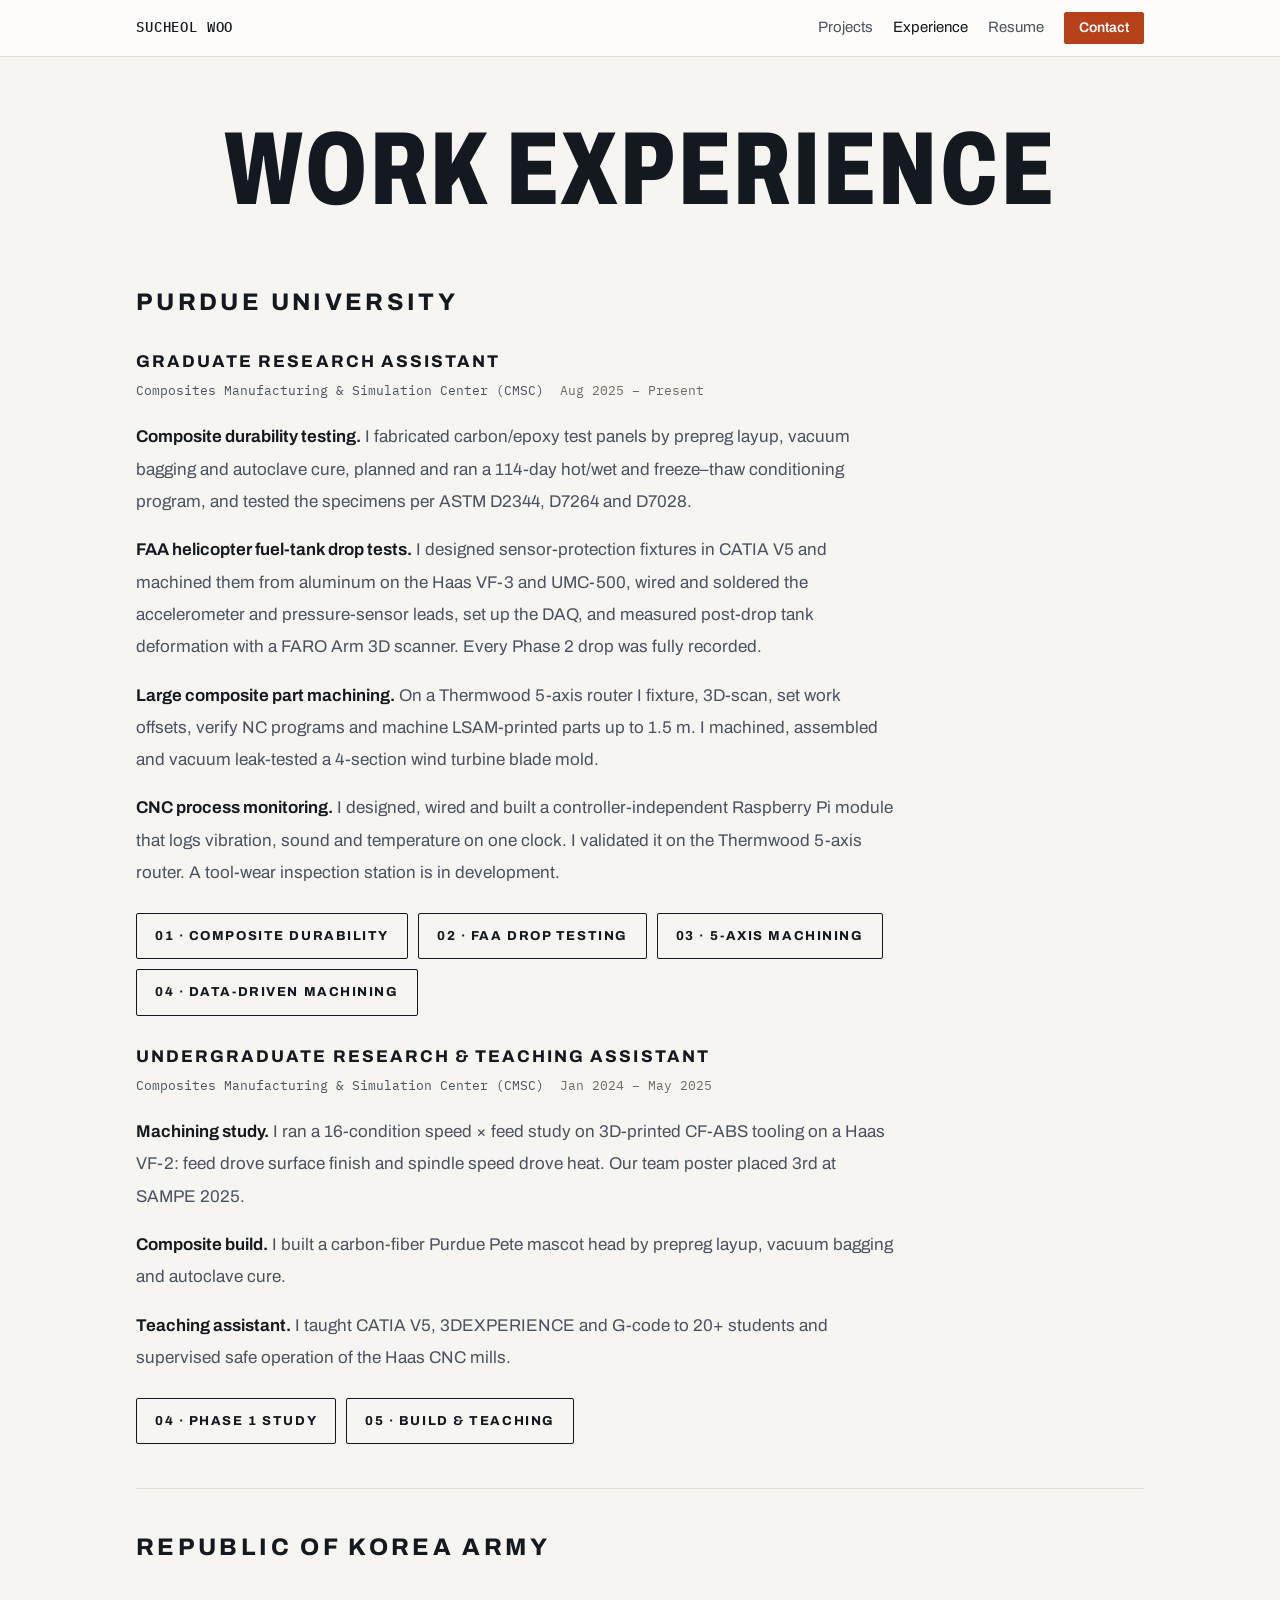
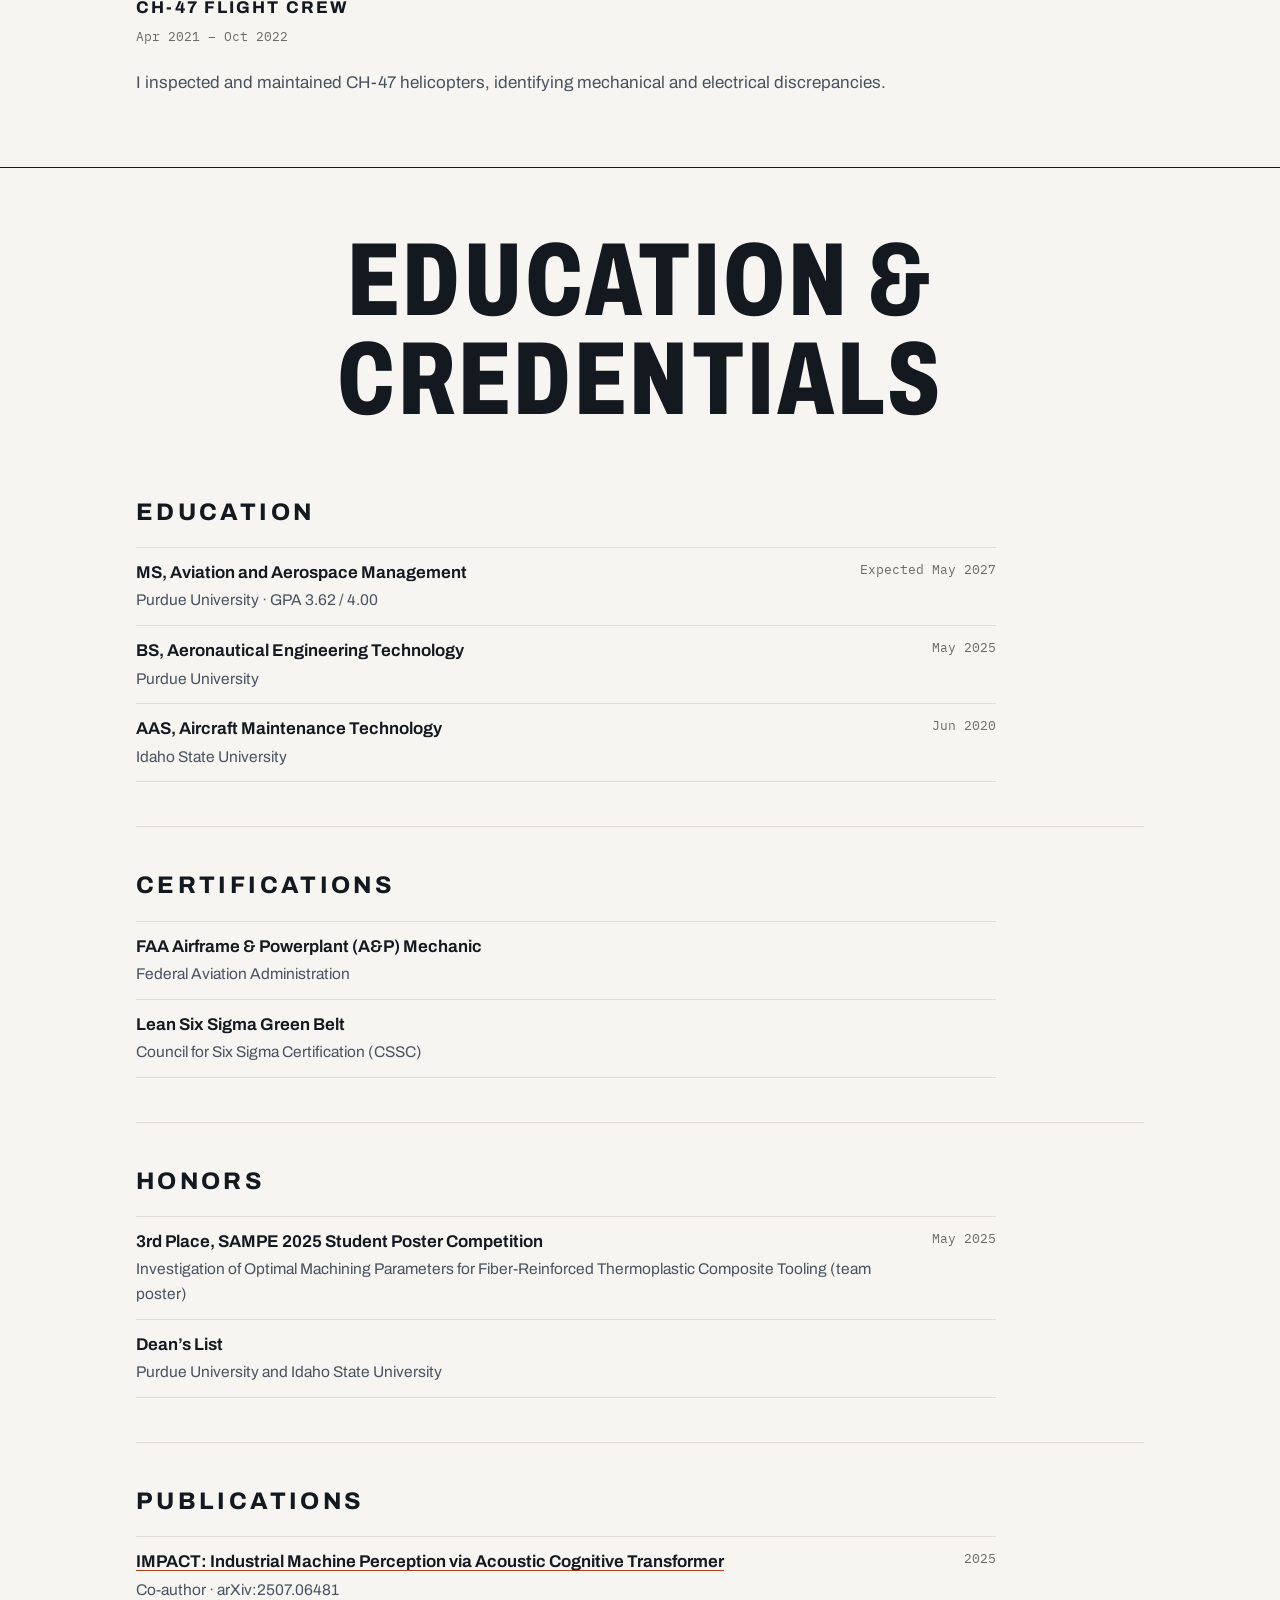
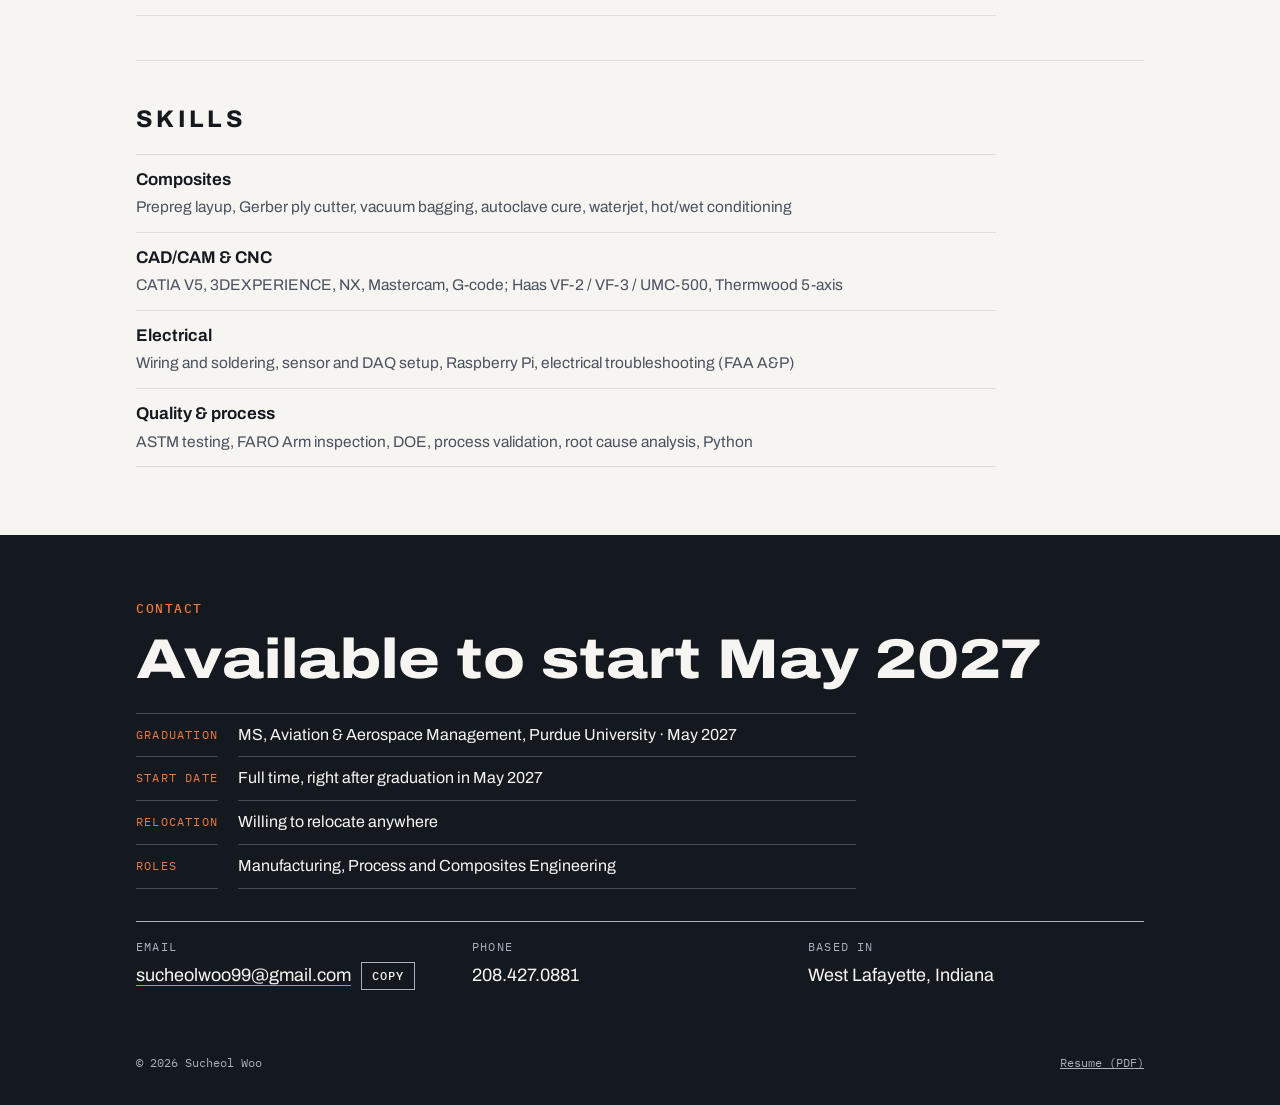
==== experience.html @ 127efbd8 "Add portfolio site Co-Authored-By: Claude Opus 5.5 <noreply@anthropic.com> Claude-Session: https://c" ====
<!doctype html>
<html lang="en">
<head>
<meta charset="utf-8">
<meta name="viewport" content="width=device-width, initial-scale=1, viewport-fit=cover">
<title>Experience · Sucheol Woo</title>
<meta name="description" content="Sucheol Woo: manufacturing and process engineering, composites, 5-axis CNC machining and test hardware. Purdue MS, graduating May 2027.">
<meta property="og:title" content="Experience · Sucheol Woo">
<meta property="og:description" content="Sucheol Woo: manufacturing and process engineering, composites, 5-axis CNC machining and test hardware. Purdue MS, graduating May 2027.">
<meta property="og:type" content="website">
<link rel="preconnect" href="https://fonts.googleapis.com">
<link rel="preconnect" href="https://fonts.gstatic.com" crossorigin>
<link rel="stylesheet" href="https://fonts.googleapis.com/css2?family=Archivo:wdth,wght@62..125,400..900&family=IBM+Plex+Mono:wght@400;500&display=swap">
<link rel="stylesheet" href="assets/site.css">
</head>
<body>
<header class="site-header">
  <div class="wrap">
    <a class="brand" href="./">Sucheol Woo</a>
    <nav aria-label="Site">
      <a class="hide-sm" href="./#projects">Projects</a>
      <a href="experience.html" aria-current="page">Experience</a>
      <a href="Sucheol_Woo_Resume.pdf" target="_blank" rel="noopener">Resume</a>
      
      <a class="btn primary" href="#contact">Contact</a>
    </nav>
  </div>
</header>

<main id="top" class="exp-page">
  <section class="exp-section" aria-labelledby="work-title">
    <div class="wrap">
      <h1 class="big-title" id="work-title">Work experience</h1>
      <article class="exp">
        <h2 class="org">Purdue University</h2>
        <figure class="logo" data-photo="images/logo-purdue"><img alt="Purdue University logo"><div class="ph" aria-hidden="true"><span class="ph-tag">Logo</span><code>images/logo-purdue.png</code></div></figure>
        <div class="role">
          <h3 class="role-title">Graduate Research Assistant</h3>
          <p class="role-meta"><span>Composites Manufacturing &amp; Simulation Center (CMSC)</span><time>Aug 2025 – Present</time></p>
          <div class="prose"><p><b>Composite durability testing.</b> I fabricated carbon/epoxy test panels by prepreg layup, vacuum bagging and autoclave cure, planned and ran a 114-day hot/wet and freeze–thaw conditioning program, and tested the specimens per ASTM D2344, D7264 and D7028.</p><p><b>FAA helicopter fuel-tank drop tests.</b> I designed sensor-protection fixtures in CATIA V5 and machined them from aluminum on the Haas VF-3 and UMC-500, wired and soldered the accelerometer and pressure-sensor leads, set up the DAQ, and measured post-drop tank deformation with a FARO Arm 3D scanner. Every Phase 2 drop was fully recorded.</p><p><b>Large composite part machining.</b> On a Thermwood 5-axis router I fixture, 3D-scan, set work offsets, verify NC programs and machine LSAM-printed parts up to 1.5 m. I machined, assembled and vacuum leak-tested a 4-section wind turbine blade mold.</p><p><b>CNC process monitoring.</b> I designed, wired and built a controller-independent Raspberry Pi module that logs vibration, sound and temperature on one clock. I validated it on the Thermwood 5-axis router. A tool-wear inspection station is in development.</p></div>
          <div class="exp-links"><a class="outline" href="./#durability">01 · Composite durability</a><a class="outline" href="./#faa">02 · FAA drop testing</a><a class="outline" href="./#machining">03 · 5-axis machining</a><a class="outline" href="./#monitoring">04 · Data-driven machining</a></div>
        </div><div class="role">
          <h3 class="role-title">Undergraduate Research &amp; Teaching Assistant</h3>
          <p class="role-meta"><span>Composites Manufacturing &amp; Simulation Center (CMSC)</span><time>Jan 2024 – May 2025</time></p>
          <div class="prose"><p><b>Machining study.</b> I ran a 16-condition speed × feed study on 3D-printed CF-ABS tooling on a Haas VF-2: feed drove surface finish and spindle speed drove heat. Our team poster placed 3rd at SAMPE 2025.</p><p><b>Composite build.</b> I built a carbon-fiber Purdue Pete mascot head by prepreg layup, vacuum bagging and autoclave cure.</p><p><b>Teaching assistant.</b> I taught CATIA V5, 3DEXPERIENCE and G-code to 20+ students and supervised safe operation of the Haas CNC mills.</p></div>
          <div class="exp-links"><a class="outline" href="./#monitoring">04 · Phase 1 study</a><a class="outline" href="./#build">05 · Build &amp; teaching</a></div>
        </div>
      </article><article class="exp">
        <h2 class="org">Republic of Korea Army</h2>
        <figure class="logo" data-photo="images/logo-army"><img alt="Republic of Korea Army emblem"><div class="ph" aria-hidden="true"><span class="ph-tag">Logo</span><code>images/logo-army.png</code></div></figure>
        <div class="role">
          <h3 class="role-title">CH-47 Flight Crew</h3>
          <p class="role-meta"><time>Apr 2021 – Oct 2022</time></p>
          <div class="prose"><p>I inspected and maintained CH-47 helicopters, identifying mechanical and electrical discrepancies.</p></div>
          
        </div>
      </article>
    </div>
  </section>
  <section class="exp-section" aria-labelledby="cred-title">
    <div class="wrap">
      <h1 class="big-title" id="cred-title">Education &amp; credentials</h1>
      <article class="exp"><h2 class="org">Education</h2><div class="creds"><div class="cred"><b>MS, Aviation and Aerospace Management</b><span>Purdue University · GPA 3.62 / 4.00</span><time>Expected May 2027</time></div><div class="cred"><b>BS, Aeronautical Engineering Technology</b><span>Purdue University</span><time>May 2025</time></div><div class="cred"><b>AAS, Aircraft Maintenance Technology</b><span>Idaho State University</span><time>Jun 2020</time></div></div></article><article class="exp"><h2 class="org">Certifications</h2><div class="creds"><div class="cred"><b>FAA Airframe &amp; Powerplant (A&amp;P) Mechanic</b><span>Federal Aviation Administration</span></div><div class="cred"><b>Lean Six Sigma Green Belt</b><span>Council for Six Sigma Certification (CSSC)</span></div></div></article><article class="exp"><h2 class="org">Honors</h2><div class="creds"><div class="cred"><b>3rd Place, SAMPE 2025 Student Poster Competition</b><span>Investigation of Optimal Machining Parameters for Fiber-Reinforced Thermoplastic Composite Tooling (team poster)</span><time>May 2025</time></div><div class="cred"><b>Dean’s List</b><span>Purdue University and Idaho State University</span></div></div></article><article class="exp"><h2 class="org">Publications</h2><div class="creds"><div class="cred"><b><a href="https://arxiv.org/abs/2507.06481" target="_blank" rel="noopener">IMPACT: Industrial Machine Perception via Acoustic Cognitive Transformer</a></b><span>Co-author · arXiv:2507.06481</span><time>2025</time></div></div></article><article class="exp"><h2 class="org">Skills</h2><div class="creds"><div class="cred"><b>Composites</b><span>Prepreg layup, Gerber ply cutter, vacuum bagging, autoclave cure, waterjet, hot/wet conditioning</span></div><div class="cred"><b>CAD/CAM &amp; CNC</b><span>CATIA V5, 3DEXPERIENCE, NX, Mastercam, G-code; Haas VF-2 / VF-3 / UMC-500, Thermwood 5-axis</span></div><div class="cred"><b>Electrical</b><span>Wiring and soldering, sensor and DAQ setup, Raspberry Pi, electrical troubleshooting (FAA A&amp;P)</span></div><div class="cred"><b>Quality &amp; process</b><span>ASTM testing, FARO Arm inspection, DOE, process validation, root cause analysis, Python</span></div></div></article>
    </div>
  </section>
</main>

<section class="contact" id="contact" aria-labelledby="contact-title">
  <div class="wrap">
    <p class="eyebrow">Contact</p>
    <h2 id="contact-title">Available to start May 2027</h2>
    <dl class="facts band-facts"><dt>Graduation</dt><dd>MS, Aviation &amp; Aerospace Management, Purdue University · May 2027</dd><dt>Start date</dt><dd>Full time, right after graduation in May 2027</dd><dt>Relocation</dt><dd>Willing to relocate anywhere</dd><dt>Roles</dt><dd>Manufacturing, Process and Composites Engineering</dd></dl>
    <dl class="c-grid">
      <div><dt>Email</dt><dd><a href="mailto:sucheolwoo99@gmail.com" id="email">sucheolwoo99@gmail.com</a><button class="copy" type="button" data-copy="sucheolwoo99@gmail.com" data-copy-target="email">Copy</button></dd></div>
      <div><dt>Phone</dt><dd>208.427.0881</dd></div>
      <div class="todo"><dt>LinkedIn</dt><dd>[add LinkedIn URL]</dd></div>
      <div><dt>Based in</dt><dd>West Lafayette, Indiana</dd></div>
    </dl>
    <div class="foot">
      <span>© 2026 Sucheol Woo</span>
      <a href="Sucheol_Woo_Resume.pdf" target="_blank" rel="noopener">Resume (PDF)</a>
    </div>
  </div>
</section>
<p class="draft-note" role="note">Draft view: empty photo slots and notes are shown. Visitors don’t see them.</p>
<script src="assets/site.js"></script>
</body>
</html>
---- assets/site.css ----
/* Layout: one long page in the style of a classic engineering portfolio. About, an index of projects,
   then one section per project: numbered photo carousel with captions, Objective and Result.
   Colors and project numbers match the PowerPoint portfolio (graphite, warm white, shop orange). */
:root {
  --bg: #F6F5F1;
  --surface: #FDFCFA;
  --ink: #14181F;
  --muted: #4A5260;
  --faint: #6B6A64;
  --line: #E1DED6;
  --hatch: #D3CEC4;
  --accent: #B5421A;
  --accent-ink: #FDFCFA;
  --pill: #F4D9CB;
  --frame: #14181F;
  --frame-fg: #A9B1BD;
  --band-bg: #14181F;
  --band-fg: #F6F5F1;
  --band-muted: #A9B1BD;
  --band-accent: #F07A3E;
  --todo-bg: #FBEBDD;
  --figure-bg: #FFFFFF;
  --heat-lo: #FBEEE4;
  --heat-hi: #8E2E0C;
  --heat-ink-lo: #14181F;
  --heat-ink-hi: #FDFCFA;
  --display: "Archivo", "Arial Narrow", Arial, sans-serif;
  --body: "Archivo", Arial, sans-serif;
  --mono: "IBM Plex Mono", ui-monospace, Menlo, Consolas, monospace;
  --header-h: 56px;
  color-scheme: light;
  padding-top: env(safe-area-inset-top, 0px);
  padding-bottom: env(safe-area-inset-bottom, 0px);
}
@media (prefers-color-scheme: dark) {
  :root:not([data-theme="light"]) {
    --bg: #111418; --surface: #181C22; --ink: #ECEAE4; --muted: #A9B1BD; --faint: #8C929B; --line: #2A3038; --hatch: #2E343C;
    --accent: #F07A3E; --accent-ink: #111418; --pill: #3A2418; --frame: #0B0D10; --frame-fg: #A9B1BD;
    --band-bg: #1A1F26; --band-fg: #ECEAE4; --band-muted: #A9B1BD; --band-accent: #F07A3E; --todo-bg: #2A1D14; --heat-lo: #1E2329; --heat-hi: #F59A63; --heat-ink-lo: #ECEAE4; --heat-ink-hi: #111418;
    color-scheme: dark;
  }
}
:root[data-theme="dark"] {
  --bg: #111418; --surface: #181C22; --ink: #ECEAE4; --muted: #A9B1BD; --faint: #8C929B; --line: #2A3038; --hatch: #2E343C;
  --accent: #F07A3E; --accent-ink: #111418; --pill: #3A2418; --frame: #0B0D10; --frame-fg: #A9B1BD;
  --band-bg: #1A1F26; --band-fg: #ECEAE4; --band-muted: #A9B1BD; --band-accent: #F07A3E; --todo-bg: #2A1D14; --heat-lo: #1E2329; --heat-hi: #F59A63; --heat-ink-lo: #ECEAE4; --heat-ink-hi: #111418;
  color-scheme: dark;
}

* { box-sizing: border-box; }
html { scroll-behavior: smooth; }
body {
  margin: 0; background: var(--bg); color: var(--ink);
  font-family: var(--body); font-size: 17px; line-height: 1.55; -webkit-font-smoothing: antialiased;
}
body::before { content: ""; position: fixed; inset: 0 0 auto; height: env(safe-area-inset-top, 0px); z-index: 30; background: var(--surface); }
img { max-width: 100%; }
[hidden] { display: none !important; }
a { color: inherit; }
:focus-visible { outline: 2px solid var(--accent); outline-offset: 3px; }
[id] { scroll-margin-top: calc(var(--header-h) + 20px); }
h1, h2, h3 { font-family: var(--display); margin: 0; text-wrap: balance; }

.wrap {
  max-width: 1040px; margin-inline: auto;
  padding-left: max(16px, env(safe-area-inset-left, 0px));
  padding-right: max(16px, env(safe-area-inset-right, 0px));
}
.eyebrow {
  margin: 0; font-family: var(--mono); font-size: 13px; font-weight: 500;
  letter-spacing: .12em; text-transform: uppercase; color: var(--accent);
}
.btn {
  display: inline-flex; align-items: center; gap: 8px; padding: 10px 18px;
  border: 1.5px solid var(--ink); border-radius: 2px; background: transparent; color: var(--ink);
  font: 600 15px/1.2 var(--body); text-decoration: none; cursor: pointer;
}
.btn:hover { background: var(--surface); }
.btn.primary { background: var(--accent); border-color: var(--accent); color: var(--accent-ink); }
.btn.primary:hover { filter: brightness(1.08); }

/* Header */
.site-header { position: sticky; top: env(safe-area-inset-top, 0px); z-index: 20; background: var(--surface); border-bottom: 1px solid var(--line); }
.site-header .wrap { height: var(--header-h); display: flex; align-items: center; justify-content: space-between; gap: 16px; }
.brand { font-family: var(--mono); font-size: 14px; font-weight: 500; letter-spacing: .06em; text-transform: uppercase; text-decoration: none; white-space: nowrap; }
.site-header nav { display: flex; align-items: center; gap: 20px; }
.site-header nav a { color: var(--muted); text-decoration: none; font-size: 15px; white-space: nowrap; }
.site-header nav a:hover, .site-header nav a[aria-current="page"] { color: var(--ink); }
.site-header nav .btn { color: var(--accent-ink); padding: 7px 14px; font-size: 14px; }
@media (max-width: 600px) { .site-header nav .hide-sm { display: none; } .site-header nav { gap: 14px; } }

/* About */
.about .wrap { padding-block: 56px 48px; display: grid; grid-template-columns: 200px minmax(0, 1fr); gap: 40px; align-items: start; }
.about.no-photo .wrap { grid-template-columns: minmax(0, 1fr); }
.profile { margin: 0; position: relative; aspect-ratio: 4 / 5; width: 200px; max-width: 100%; border: 1px solid var(--line); background: var(--frame); overflow: hidden; }
.profile img { width: 100%; height: 100%; object-fit: cover; display: block; }
.about h1 { font-stretch: 120%; font-weight: 800; letter-spacing: -.02em; font-size: clamp(40px, 6vw, 68px); line-height: 1; margin-block: 12px 18px; }
.lede { margin: 0; font-size: 19px; color: var(--muted); max-width: 60ch; }
.facts { margin: 24px 0 0; display: grid; grid-template-columns: auto minmax(0, 1fr); column-gap: 20px; border-top: 1px solid var(--line); max-width: 720px; }
.facts dt, .facts dd { margin: 0; padding-block: 9px; border-bottom: 1px solid var(--line); }
.facts dt { font-family: var(--mono); font-size: 12px; letter-spacing: .1em; text-transform: uppercase; color: var(--faint); padding-top: 12px; }
.facts dd { font-size: 16px; }
.cta { display: flex; flex-wrap: wrap; gap: 12px; margin-top: 24px; }
@media (max-width: 720px) {
  .about .wrap { grid-template-columns: 1fr; gap: 24px; padding-block: 32px 40px; }
  .profile { width: 160px; }
}

/* Project index */
.index { border-top: 1.5px solid var(--ink); }
.index .wrap { padding-block: 48px 24px; }
.index h2 { font-stretch: 115%; font-weight: 800; font-size: clamp(28px, 3.6vw, 40px); line-height: 1.05; margin-top: 10px; }
.p-index { list-style: none; margin: 24px 0 0; padding: 0; border-top: 1px solid var(--line); }
.p-index a { display: grid; grid-template-columns: 44px minmax(0, 1fr) auto; gap: 16px; align-items: baseline; padding: 14px 0; border-bottom: 1px solid var(--line); text-decoration: none; }
.p-index a:hover .t { color: var(--accent); }
.p-index .n { font-family: var(--mono); font-size: 14px; color: var(--accent); font-variant-numeric: tabular-nums; }
.p-index .t { font-size: 18px; font-weight: 600; }
.p-index .t span { font-weight: 400; color: var(--muted); }
.p-index .w { font-family: var(--mono); font-size: 13px; color: var(--faint); white-space: nowrap; font-variant-numeric: tabular-nums; }

/* Project section */
.project { border-top: 1px solid var(--line); }
.project .wrap { padding-block: 56px 48px; display: flex; flex-direction: column; gap: 20px; }
.p-head { display: flex; flex-direction: column; gap: 10px; }
.p-head h2 { font-stretch: 115%; font-weight: 800; letter-spacing: -.01em; font-size: clamp(28px, 3.6vw, 40px); line-height: 1.05; }
.p-meta { display: flex; flex-wrap: wrap; align-items: center; gap: 6px 16px; margin: 0; font-family: var(--mono); font-size: 13px; color: var(--faint); font-variant-numeric: tabular-nums; }
.p-meta .when { color: var(--ink); font-weight: 500; }
.chip { display: inline-flex; align-items: center; padding: 2px 10px; border-radius: 999px; background: var(--pill); color: var(--ink); font-family: var(--body); font-size: 13px; font-weight: 600; }

/* Carousel */
.carousel { display: flex; flex-direction: column; gap: 12px; }
.track {
  display: flex; overflow-x: auto; scroll-snap-type: x mandatory; scroll-behavior: smooth;
  scrollbar-width: none; overscroll-behavior-x: contain; border: 1px solid var(--line); background: var(--surface);
}
.track::-webkit-scrollbar { display: none; }
.slide { flex: 0 0 100%; min-width: 0; scroll-snap-align: start; margin: 0; display: flex; flex-direction: column; }
.frame { position: relative; aspect-ratio: 16 / 10; max-height: min(560px, 64vh); max-width: 100%; background: var(--frame); overflow: hidden; }
.frame img { position: absolute; inset: 0; width: 100%; height: 100%; object-fit: contain; display: block; }
.frame a { position: absolute; inset: 0; cursor: zoom-in; }
.slide figcaption { padding: 16px 20px 20px; display: grid; grid-template-columns: auto minmax(0, 1fr); gap: 4px 14px; }
.slide .num { font-family: var(--mono); font-size: 13px; color: var(--accent); padding-top: 3px; font-variant-numeric: tabular-nums; }
.slide figcaption b { font-size: 17px; }
.slide figcaption p { grid-column: 2; margin: 0; color: var(--muted); font-size: 16px; max-width: 68ch; }
.controls { display: flex; align-items: center; gap: 12px; }
.controls button.arrow {
  width: 40px; height: 40px; display: inline-flex; align-items: center; justify-content: center;
  border: 1.5px solid var(--ink); border-radius: 2px; background: var(--surface); color: var(--ink); cursor: pointer; font-size: 18px; line-height: 1;
}
.controls button.arrow:disabled { opacity: .35; cursor: default; }
.count { font-family: var(--mono); font-size: 13px; color: var(--faint); min-width: 52px; text-align: center; font-variant-numeric: tabular-nums; }
.dots { display: flex; gap: 6px; flex-wrap: wrap; margin-left: 4px; }
.dots button { width: 10px; height: 10px; padding: 0; border-radius: 50%; border: 1.5px solid var(--faint); background: transparent; cursor: pointer; }
.dots button[aria-current="true"] { background: var(--accent); border-color: var(--accent); }
.carousel.single .controls { display: none; }
@media (max-width: 600px) {
  .frame { aspect-ratio: 4 / 3; }
  .slide figcaption { padding: 14px 16px 16px; }
}

/* Photo slot shown only in draft view */
.ph {
  position: absolute; inset: 0; display: none; flex-direction: column; align-items: center; justify-content: center; gap: 6px; padding: 20px; text-align: center;
  background-color: var(--surface);
  background-image: repeating-linear-gradient(135deg, var(--hatch) 0 1px, transparent 1px 12px);
}
.slide.missing .ph, .profile.missing .ph { display: flex; }
.ph-tag { font-family: var(--mono); font-size: 11px; letter-spacing: .14em; text-transform: uppercase; color: var(--faint); background: var(--surface); padding: 2px 8px; }
.ph-what { font-size: 18px; font-weight: 600; color: var(--ink); background: var(--surface); padding: 2px 10px; max-width: 90%; }
.ph code { font-family: var(--mono); font-size: 13px; color: var(--accent); background: var(--surface); padding: 2px 8px; }
.profile .ph-what { font-size: 14px; }

/* Objective / Result */
.or { margin: 0; display: grid; grid-template-columns: minmax(0, 1fr) minmax(0, 1fr); gap: 16px 40px; }
.or > div { display: flex; flex-direction: column; gap: 4px; min-width: 0; }
.or dt { font-weight: 700; font-size: 17px; }
.or dd { margin: 0; color: var(--muted); }
@media (max-width: 720px) { .or { grid-template-columns: 1fr; } }
.tags { display: flex; flex-wrap: wrap; gap: 6px; list-style: none; margin: 0; padding: 0; }
.tags li { font-family: var(--mono); font-size: 12.5px; padding: 3px 9px; border: 1px solid var(--line); background: var(--surface); color: var(--muted); }
.note { margin: 0; font-size: 15.5px; color: var(--muted); }
.note a { color: var(--accent); }

/* Key numbers under a project title */
.stats { margin: 0; display: grid; grid-template-columns: repeat(auto-fit, minmax(170px, 1fr)); border-top: 1px solid var(--line); border-bottom: 1px solid var(--line); }
.stats > div { display: flex; flex-direction: column; justify-content: flex-start; gap: 2px; padding: 14px 16px 14px 0; min-width: 0; }
.stats dd { order: -1; }
.stats dd { margin: 0; font-family: var(--display); font-stretch: 110%; font-weight: 800; font-size: 28px; line-height: 1.1; color: var(--accent); font-variant-numeric: tabular-nums; white-space: nowrap; }
.stats dt { font-size: 14px; color: var(--muted); line-height: 1.35; }

/* Charts and figures sit on white in both themes, like printed figures */
.slide.fig .frame { background: var(--figure-bg); }
.or .wide { grid-column: 1 / -1; }

/* Phase 1 result tables: one hue, lighter = lower, values printed in every cell */
.results, .specs { display: flex; flex-direction: column; gap: 6px; }
.results-title { font-size: 17px; font-weight: 700; }
.results-sub { margin: 0; font-size: 14px; color: var(--faint); }
.heat-grid { display: grid; grid-template-columns: repeat(auto-fit, minmax(300px, 1fr)); gap: 24px 40px; margin-top: 8px; }
.heat { margin: 0; min-width: 0; overflow-x: auto; }
.heat table { border-collapse: separate; border-spacing: 2px; width: 100%; font-variant-numeric: tabular-nums; }
.heat caption { text-align: left; padding-bottom: 6px; font-size: 15px; }
.heat caption span { color: var(--faint); }
.heat th { font-family: var(--mono); font-size: 12px; font-weight: 500; color: var(--faint); padding: 4px 6px; text-align: center; }
.heat th[scope="row"] { text-align: right; }
.heat .corner { text-align: right; font-size: 11px; }
.heat td {
  text-align: center; padding: 9px 4px; font-size: 14px; border-radius: 2px;
  background: color-mix(in oklab, var(--heat-hi) calc(var(--t) * 100%), var(--heat-lo));
  color: var(--heat-ink-lo);
}
.heat td.hi { color: var(--heat-ink-hi); }
.heat-key { display: flex; align-items: center; gap: 8px; margin-top: 8px; font-size: 13px; color: var(--faint); }
.heat-key .swatch { width: 72px; height: 10px; border-radius: 2px; background: linear-gradient(90deg, var(--heat-lo), var(--heat-hi)); flex: none; }
.specs .facts { margin-top: 4px; }

/* Draft-only notes (hidden on the public site) */
html:not(.draft) .todo { display: none !important; }
.draft p.todo, .draft li.todo { margin: 0; font-family: var(--mono); font-size: 13px; color: var(--ink); background: var(--todo-bg); border: 1px dashed var(--accent); padding: 8px 12px; }
.draft-note {
  display: none; position: fixed; z-index: 40; left: 0; right: 0; bottom: 0;
  padding: 10px max(16px, env(safe-area-inset-right, 0px)) calc(10px + env(safe-area-inset-bottom, 0px)) max(16px, env(safe-area-inset-left, 0px));
  background: var(--accent); color: var(--accent-ink); font-family: var(--mono); font-size: 13px; text-align: center;
}
.draft .draft-note { display: block; }

/* Experience page: big condensed title, then per organization an uppercase name, the logo,
   each role as an uppercase title with unit and dates, airy paragraphs, outlined links to projects. */
.exp-section .wrap { padding-block: 64px 24px; }
.exp-section + .exp-section { border-top: 1.5px solid var(--ink); }
.big-title {
  font-stretch: 70%; font-weight: 800; text-transform: uppercase; letter-spacing: .03em;
  font-size: clamp(48px, 9vw, 104px); line-height: .95; text-align: center; margin-bottom: 24px;
}
.exp { padding-block: 40px 44px; border-bottom: 1px solid var(--line); display: flex; flex-direction: column; }
.exp:last-child { border-bottom: 0; }
.org { font-family: var(--display); font-stretch: 100%; font-weight: 750; font-size: 24px; letter-spacing: .14em; text-transform: uppercase; }
.logo { margin: 22px 0 4px; position: relative; height: 64px; width: 260px; max-width: 100%; }
.logo img { height: 100%; width: 100%; object-fit: contain; object-position: left center; display: block; }
.logo .ph { justify-content: center; align-items: flex-start; padding: 8px 12px; gap: 2px; }
.logo.missing .ph { display: flex; }
.role { margin-top: 28px; display: flex; flex-direction: column; gap: 6px; }
.role-title { font-family: var(--display); font-weight: 750; font-size: 17px; letter-spacing: .12em; text-transform: uppercase; }
.role-meta { margin: 0; display: flex; flex-wrap: wrap; gap: 4px 16px; font-family: var(--mono); font-size: 13px; color: var(--faint); font-variant-numeric: tabular-nums; }
.role-meta span { color: var(--muted); }
.prose { margin-top: 14px; display: flex; flex-direction: column; gap: 16px; max-width: 76ch; }
.prose p { margin: 0; font-size: 17px; line-height: 1.9; color: var(--muted); }
.prose b { color: var(--ink); font-weight: 650; }
.exp-links { display: flex; flex-wrap: wrap; gap: 10px; margin-top: 18px; }
.outline {
  display: inline-flex; align-items: center; padding: 12px 18px; border: 1.5px solid var(--ink); border-radius: 2px;
  font-family: var(--display); font-weight: 750; font-size: 13px; letter-spacing: .12em; text-transform: uppercase;
  text-decoration: none; color: var(--ink); background: transparent;
}
.outline:hover { background: var(--ink); color: var(--bg); }
.creds { margin-top: 16px; border-top: 1px solid var(--line); max-width: 860px; }
.cred { display: grid; grid-template-columns: minmax(0, 1fr) auto; gap: 2px 16px; padding-block: 12px; border-bottom: 1px solid var(--line); }
.cred b { font-weight: 650; }
.cred b a { color: var(--ink); text-decoration-color: var(--accent); text-underline-offset: 3px; }
.cred span { grid-column: 1; color: var(--muted); font-size: 15.5px; line-height: 1.6; }
.cred time { grid-row: 1; grid-column: 2; font-family: var(--mono); font-size: 13px; color: var(--faint); white-space: nowrap; font-variant-numeric: tabular-nums; }
@media (max-width: 600px) {
  .exp-section .wrap { padding-block: 40px 16px; }
  .org { font-size: 20px; }
  .prose p { line-height: 1.8; }
  .cred { grid-template-columns: 1fr; }
  .cred time { grid-row: auto; grid-column: 1; }
}

/* Contact band */
.contact { background: var(--band-bg); color: var(--band-fg); }
.contact .wrap { padding-block: 64px 32px; }
.contact .eyebrow { color: var(--band-accent); }
.contact h2 { font-stretch: 120%; font-weight: 800; font-size: clamp(32px, 4.8vw, 56px); line-height: 1.02; margin-top: 12px; }
.contact .lede { color: var(--band-muted); margin-top: 14px; }
.c-grid { margin: 32px 0 0; display: grid; grid-template-columns: repeat(auto-fit, minmax(220px, 1fr)); border-top: 1px solid var(--band-muted); }
.c-grid > div { padding: 16px 20px 16px 0; display: flex; flex-direction: column; gap: 6px; min-width: 0; }
.c-grid dt { font-family: var(--mono); font-size: 12px; letter-spacing: .1em; text-transform: uppercase; color: var(--band-muted); }
.c-grid dd { margin: 0; font-size: 18px; overflow-wrap: anywhere; display: flex; flex-wrap: wrap; align-items: center; gap: 10px; }
.c-grid a { color: var(--band-fg); text-decoration-color: var(--band-accent); text-underline-offset: 4px; }
.draft .contact .todo dd { color: var(--band-accent); }
.copy { font: 500 12px/1 var(--mono); letter-spacing: .08em; text-transform: uppercase; padding: 7px 10px; border: 1px solid var(--band-muted); background: transparent; color: var(--band-fg); cursor: pointer; }
.copy:hover { border-color: var(--band-accent); color: var(--band-accent); }
.foot { margin-top: 48px; display: flex; flex-wrap: wrap; justify-content: space-between; gap: 12px; font-family: var(--mono); font-size: 12px; color: var(--band-muted); }
.foot a { color: var(--band-muted); }
.draft .foot { padding-bottom: 40px; }

@media (prefers-reduced-motion: reduce) {
  html, .track { scroll-behavior: auto; }
}

/* ===== v3: deck-style project sections ===== */
.tagline { margin: -6px 0 14px; font-size: 19px; font-weight: 600; color: var(--ink); }
.p-head .eyebrow { display: flex; flex-wrap: wrap; align-items: center; gap: 6px 12px; }
.p-head .eyebrow .chip { letter-spacing: 0; text-transform: none; font-family: var(--body); }
.p-proj { margin: 2px 0 0; font-size: 15.5px; color: var(--muted); }
.p-proj b { color: var(--ink); font-weight: 650; }
.goal { margin: 0; font-size: 18px; color: var(--muted); max-width: 70ch; }
.slide.small .frame img { object-fit: scale-down; }
.or dd { max-width: 70ch; }

/* chapters = the detail slides */
.chapter { display: flex; flex-direction: column; gap: 12px; padding-top: 28px; border-top: 1px solid var(--line); }
.ch-title { font-size: 22px; font-weight: 800; font-stretch: 110%; letter-spacing: -.005em; display: flex; flex-wrap: wrap; align-items: center; gap: 8px 12px; }
.ch-sub { margin: 0; color: var(--muted); font-size: 16px; max-width: 76ch; }
.row-label { margin: 0 0 8px; font-family: var(--mono); font-size: 12px; letter-spacing: .1em; text-transform: uppercase; color: var(--faint); }
.prow { margin-top: 4px; }
.cells { display: flex; gap: 10px; align-items: flex-start; }
.cell { margin: 0; flex: var(--ar, 1) 1 0; min-width: 0; display: flex; flex-direction: column; gap: 6px; }
.cell img { display: block; width: 100%; height: auto; border: 1px solid var(--line); background: var(--frame); }
.cell.on-white img { background: var(--figure-bg); }
.cell figcaption { font-size: 14px; color: var(--muted); line-height: 1.4; }
a.zoom { display: block; cursor: zoom-in; }
a.zoom:hover img { border-color: var(--accent); }
@media (max-width: 640px) {
  .cells { flex-wrap: wrap; }
  .cell { flex: 1 1 calc(50% - 10px); }
  .cells .cell:only-child { flex-basis: 100%; }
}

/* numbered steps (What I did) */
.steps { list-style: none; margin: 0; padding: 0; display: grid; grid-template-columns: repeat(auto-fit, minmax(210px, 1fr)); gap: 16px 20px; }
.steps li { display: flex; flex-direction: column; gap: 10px; min-width: 0; }
.step-txt { display: grid; grid-template-columns: auto minmax(0, 1fr); gap: 4px 10px; align-items: baseline; }
.step-txt b { font-size: 16.5px; }
.step-txt p { grid-column: 2; margin: 0; font-size: 15px; color: var(--muted); line-height: 1.45; }
.step-n { display: inline-flex; align-items: center; justify-content: center; width: 24px; height: 24px; border-radius: 50%; background: var(--accent); color: var(--accent-ink); font: 600 13px/1 var(--mono); flex: none; }
.step-img { aspect-ratio: 4 / 3; border: 1px solid var(--line); background: var(--figure-bg); overflow: hidden; }
.step-img a, .step-img img { display: block; width: 100%; height: 100%; }
.step-img img { object-fit: contain; }

/* durability: legend, three test columns, wide charts */
.legend { list-style: none; margin: 0; padding: 0; display: flex; flex-wrap: wrap; gap: 6px 20px; font-size: 14px; color: var(--muted); }
.legend li { display: inline-flex; align-items: center; gap: 6px; }
.legend svg { width: 13px; height: 13px; flex: none; }
.legend li:last-child svg { width: 22px; }
.legend b { color: var(--ink); }
.legend.small { font-size: 13px; margin-top: 8px; }
.legend.small i { width: 10px; height: 10px; display: inline-block; }
.tcols { display: grid; grid-template-columns: repeat(3, minmax(0, 1fr)); gap: 24px; }
.tcol { display: flex; flex-direction: column; gap: 10px; min-width: 0; }
.tcol h4 { margin: 0; display: flex; align-items: center; gap: 10px; font-family: var(--display); font-size: 18px; font-weight: 750; }
.tstd { margin: -6px 0 0; font-family: var(--mono); font-size: 12.5px; color: var(--faint); }
.cell.fixed img { aspect-ratio: 16 / 11; object-fit: contain; }
.finding { margin: 0; display: flex; flex-direction: column; gap: 2px; padding-top: 10px; border-top: 2px solid var(--accent); }
.finding b { font-size: 16.5px; }
.finding span { font-size: 14.5px; color: var(--muted); }
@media (max-width: 760px) { .tcols { grid-template-columns: 1fr; } }
.wide-figs { display: flex; flex-direction: column; gap: 18px; }
.wide-fig { padding: 14px; border: 1px solid var(--line); background: var(--figure-bg); color: #4A5260; }
.wide-fig img { border: 0; }
.wide-fig .row-label { color: #14181F; font-weight: 500; }
.wide-fig .legend.small { color: #4A5260; }
.conclusion { margin: 0; font-weight: 650; font-size: 16.5px; }
.foot-note { margin: 0; font-size: 13.5px; color: var(--faint); }

/* data chapter */
.stats.small dd { font-size: 24px; }
.next { display: grid; grid-template-columns: auto minmax(0, 1fr); gap: 4px 16px; padding: 14px 16px; background: var(--surface); border: 1px solid var(--line); border-left: 3px solid var(--accent); }
.next b { font-family: var(--mono); font-size: 12px; letter-spacing: .1em; text-transform: uppercase; color: var(--accent); padding-top: 3px; }
.next p { margin: 0; color: var(--muted); font-size: 15.5px; }
.heat-grid { margin-top: 0; }

/* build and teaching cards */
.cards { display: grid; grid-template-columns: repeat(auto-fit, minmax(300px, 1fr)); gap: 28px; }
.card { display: flex; flex-direction: column; gap: 8px; min-width: 0; }
.card .cells { margin-bottom: 8px; }
.card h3 { font-size: 22px; font-weight: 800; font-stretch: 110%; }
.points { margin: 0; padding-left: 18px; color: var(--muted); font-size: 15.5px; display: flex; flex-direction: column; gap: 6px; }
.points a { color: var(--accent); }

/* contact: availability rows on the dark band */
.band-facts { margin-top: 24px; border-top-color: rgba(169, 177, 189, .35); }
.band-facts dt, .band-facts dd { border-bottom-color: rgba(169, 177, 189, .35); }
.band-facts dt { color: var(--band-accent); }
.band-facts dd { color: var(--band-fg); }
@media (max-width: 560px) { .facts { grid-template-columns: 1fr; } .facts dt { border-bottom: 0; padding-bottom: 0; } }
.prow-grid { display: grid; grid-template-columns: repeat(2, minmax(0, 1fr)); gap: 22px 28px; align-items: start; }
@media (max-width: 760px) { .prow-grid { grid-template-columns: 1fr; } }
.wide-fig .row-label { text-transform: none; letter-spacing: 0; font-family: var(--body); font-size: 15px; font-weight: 650; }
.chapter .facts { margin-top: 0; }
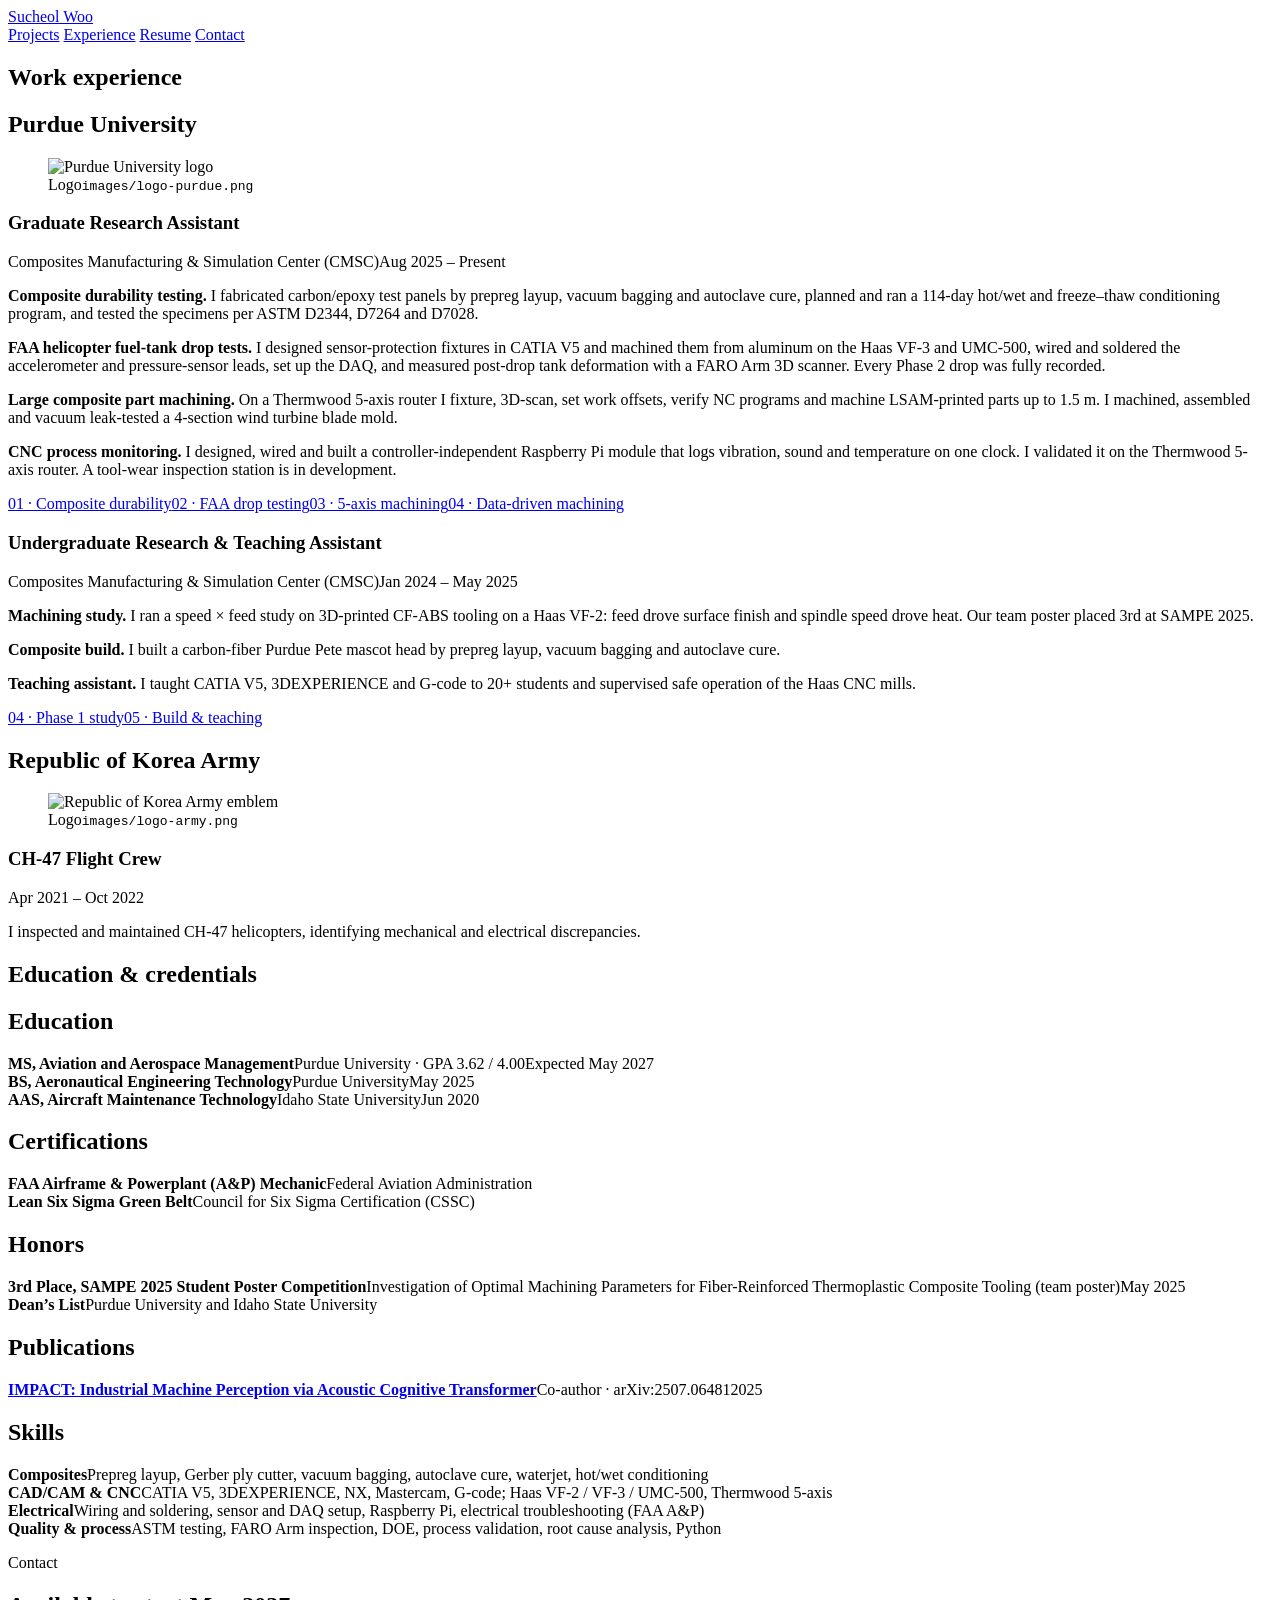
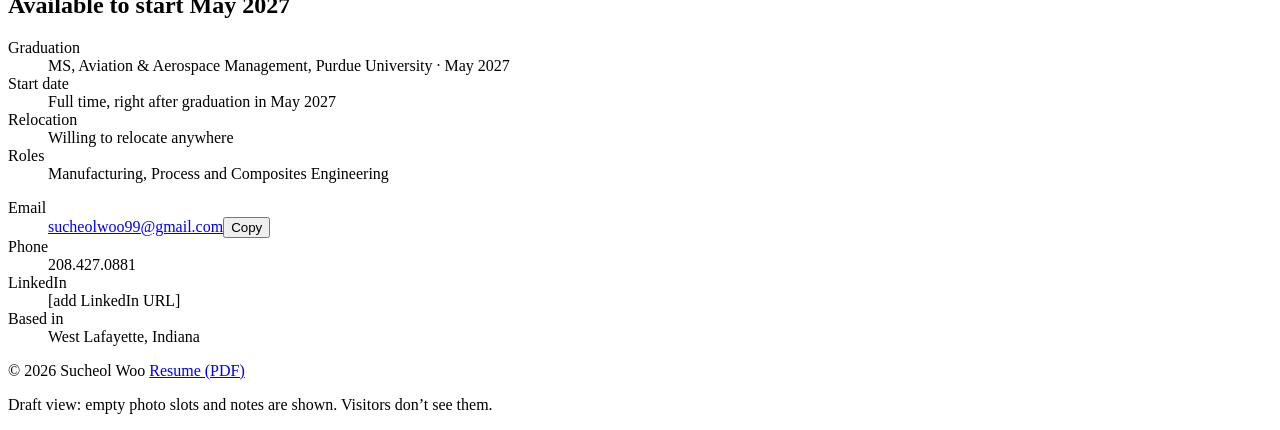
==== commit bf2c6b79: "Phase 1: show SAMPE poster, drop parameter counts and result tables Co-Authored-By: Claude Opus 5.5 " ====
--- a/experience.html
+++ b/experience.html
@@ -42,7 +42,7 @@
         </div><div class="role">
           <h3 class="role-title">Undergraduate Research &amp; Teaching Assistant</h3>
           <p class="role-meta"><span>Composites Manufacturing &amp; Simulation Center (CMSC)</span><time>Jan 2024 – May 2025</time></p>
-          <div class="prose"><p><b>Machining study.</b> I ran a 16-condition speed × feed study on 3D-printed CF-ABS tooling on a Haas VF-2: feed drove surface finish and spindle speed drove heat. Our team poster placed 3rd at SAMPE 2025.</p><p><b>Composite build.</b> I built a carbon-fiber Purdue Pete mascot head by prepreg layup, vacuum bagging and autoclave cure.</p><p><b>Teaching assistant.</b> I taught CATIA V5, 3DEXPERIENCE and G-code to 20+ students and supervised safe operation of the Haas CNC mills.</p></div>
+          <div class="prose"><p><b>Machining study.</b> I ran a speed × feed study on 3D-printed CF-ABS tooling on a Haas VF-2: feed drove surface finish and spindle speed drove heat. Our team poster placed 3rd at SAMPE 2025.</p><p><b>Composite build.</b> I built a carbon-fiber Purdue Pete mascot head by prepreg layup, vacuum bagging and autoclave cure.</p><p><b>Teaching assistant.</b> I taught CATIA V5, 3DEXPERIENCE and G-code to 20+ students and supervised safe operation of the Haas CNC mills.</p></div>
           <div class="exp-links"><a class="outline" href="./#monitoring">04 · Phase 1 study</a><a class="outline" href="./#build">05 · Build &amp; teaching</a></div>
         </div>
       </article><article class="exp">
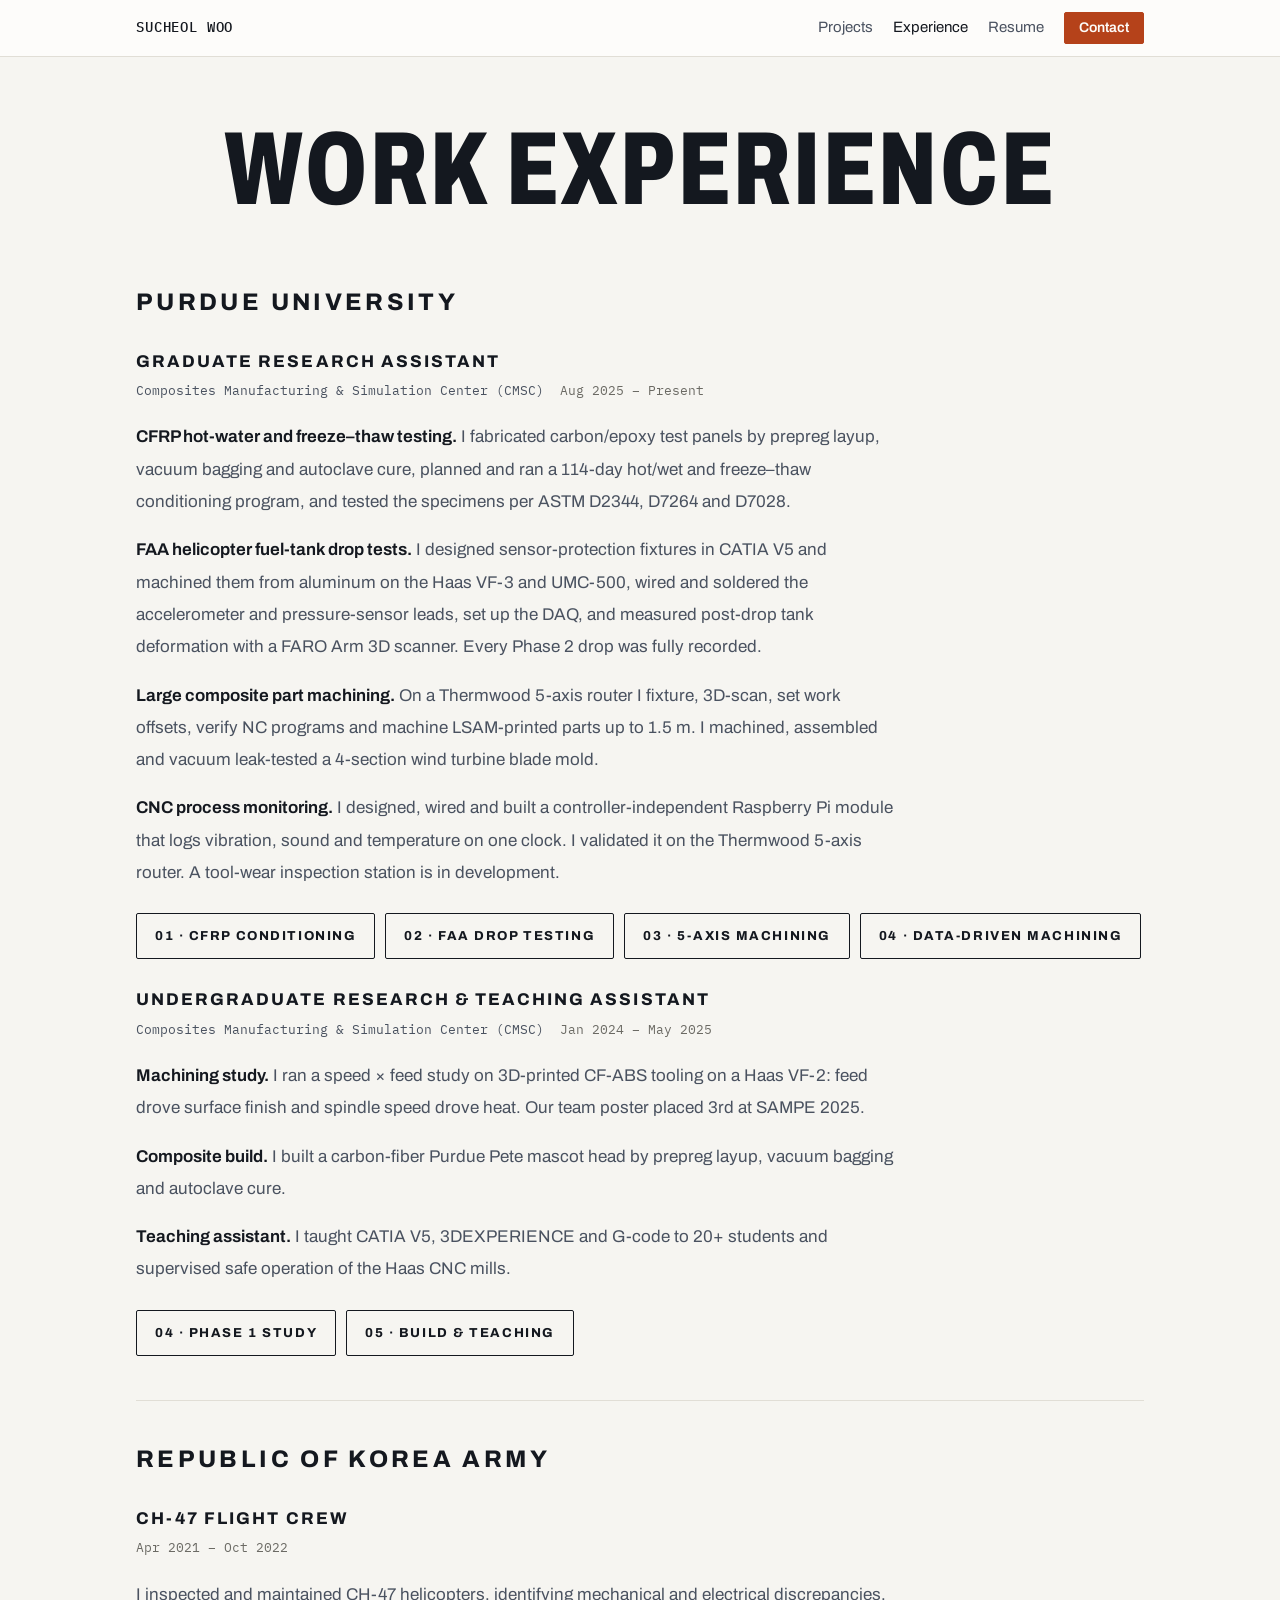
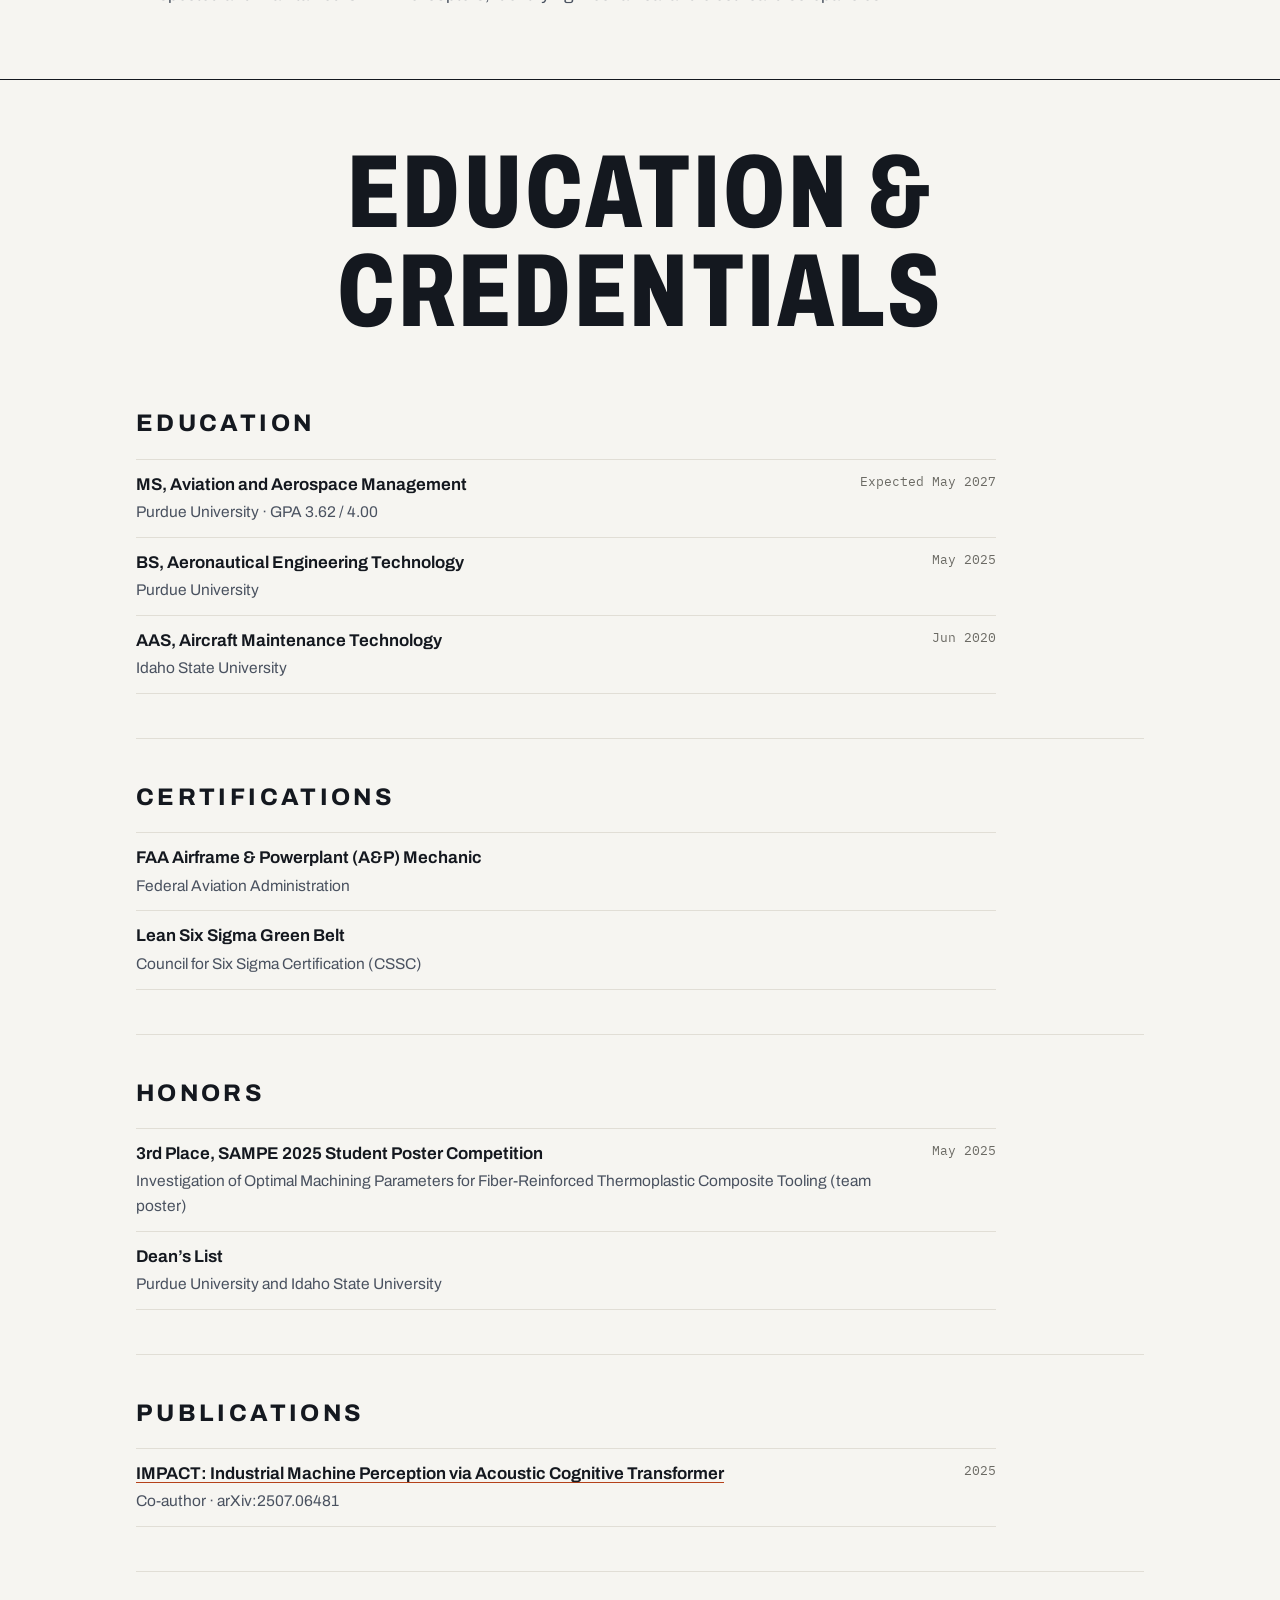
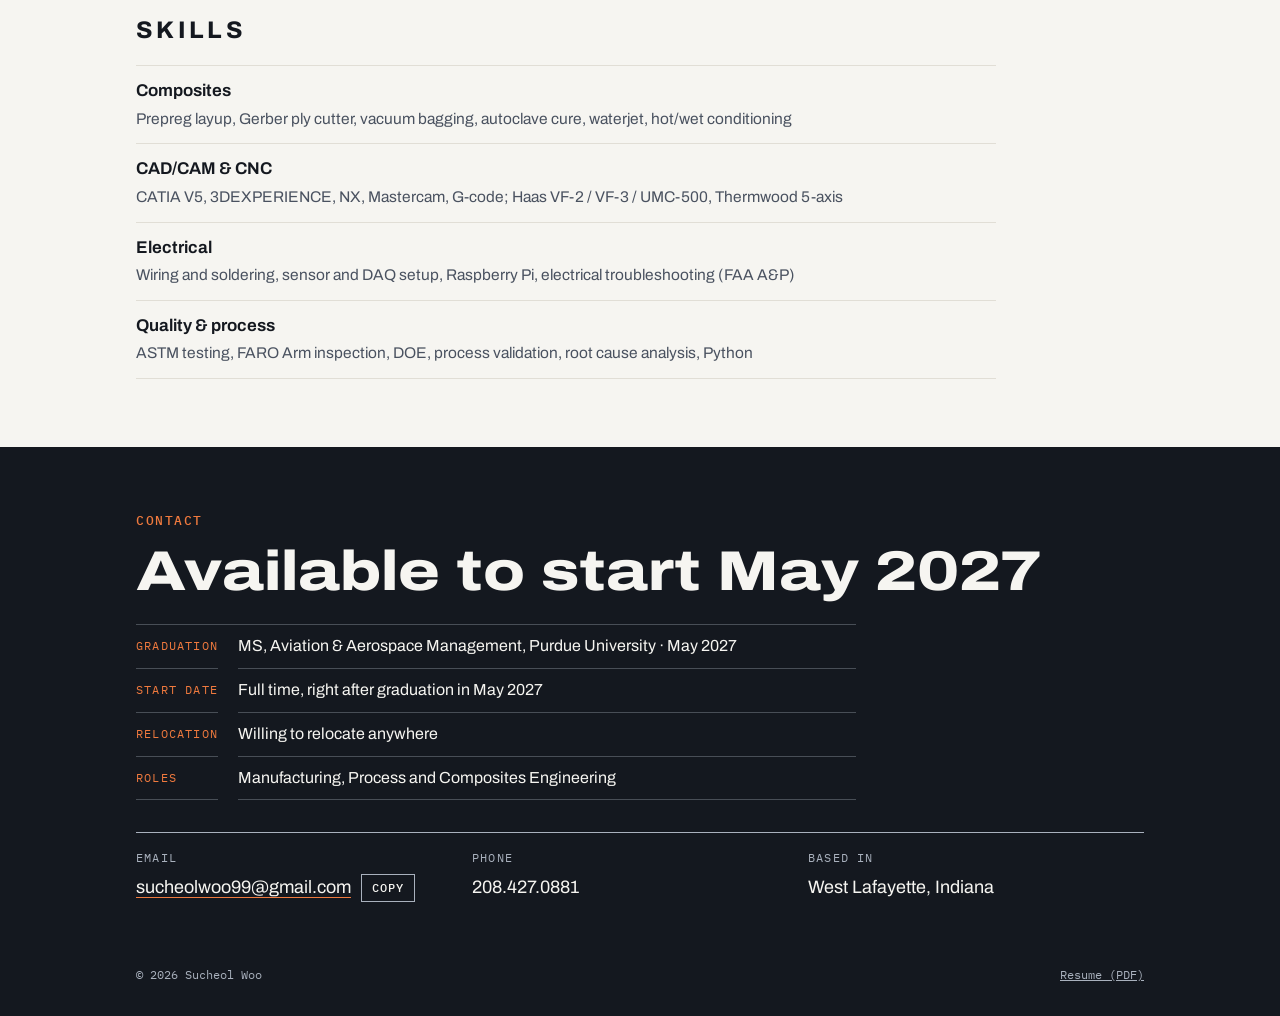
==== commit cded423c: "Rename project 01: hot-water and freeze-thaw effects on a CFRP laminate Co-Authored-By: Claude Opus " ====
--- a/experience.html
+++ b/experience.html
@@ -37,8 +37,8 @@
         <div class="role">
           <h3 class="role-title">Graduate Research Assistant</h3>
           <p class="role-meta"><span>Composites Manufacturing &amp; Simulation Center (CMSC)</span><time>Aug 2025 – Present</time></p>
-          <div class="prose"><p><b>Composite durability testing.</b> I fabricated carbon/epoxy test panels by prepreg layup, vacuum bagging and autoclave cure, planned and ran a 114-day hot/wet and freeze–thaw conditioning program, and tested the specimens per ASTM D2344, D7264 and D7028.</p><p><b>FAA helicopter fuel-tank drop tests.</b> I designed sensor-protection fixtures in CATIA V5 and machined them from aluminum on the Haas VF-3 and UMC-500, wired and soldered the accelerometer and pressure-sensor leads, set up the DAQ, and measured post-drop tank deformation with a FARO Arm 3D scanner. Every Phase 2 drop was fully recorded.</p><p><b>Large composite part machining.</b> On a Thermwood 5-axis router I fixture, 3D-scan, set work offsets, verify NC programs and machine LSAM-printed parts up to 1.5 m. I machined, assembled and vacuum leak-tested a 4-section wind turbine blade mold.</p><p><b>CNC process monitoring.</b> I designed, wired and built a controller-independent Raspberry Pi module that logs vibration, sound and temperature on one clock. I validated it on the Thermwood 5-axis router. A tool-wear inspection station is in development.</p></div>
-          <div class="exp-links"><a class="outline" href="./#durability">01 · Composite durability</a><a class="outline" href="./#faa">02 · FAA drop testing</a><a class="outline" href="./#machining">03 · 5-axis machining</a><a class="outline" href="./#monitoring">04 · Data-driven machining</a></div>
+          <div class="prose"><p><b>CFRP hot-water and freeze–thaw testing.</b> I fabricated carbon/epoxy test panels by prepreg layup, vacuum bagging and autoclave cure, planned and ran a 114-day hot/wet and freeze–thaw conditioning program, and tested the specimens per ASTM D2344, D7264 and D7028.</p><p><b>FAA helicopter fuel-tank drop tests.</b> I designed sensor-protection fixtures in CATIA V5 and machined them from aluminum on the Haas VF-3 and UMC-500, wired and soldered the accelerometer and pressure-sensor leads, set up the DAQ, and measured post-drop tank deformation with a FARO Arm 3D scanner. Every Phase 2 drop was fully recorded.</p><p><b>Large composite part machining.</b> On a Thermwood 5-axis router I fixture, 3D-scan, set work offsets, verify NC programs and machine LSAM-printed parts up to 1.5 m. I machined, assembled and vacuum leak-tested a 4-section wind turbine blade mold.</p><p><b>CNC process monitoring.</b> I designed, wired and built a controller-independent Raspberry Pi module that logs vibration, sound and temperature on one clock. I validated it on the Thermwood 5-axis router. A tool-wear inspection station is in development.</p></div>
+          <div class="exp-links"><a class="outline" href="./#durability">01 · CFRP conditioning</a><a class="outline" href="./#faa">02 · FAA drop testing</a><a class="outline" href="./#machining">03 · 5-axis machining</a><a class="outline" href="./#monitoring">04 · Data-driven machining</a></div>
         </div><div class="role">
           <h3 class="role-title">Undergraduate Research &amp; Teaching Assistant</h3>
           <p class="role-meta"><span>Composites Manufacturing &amp; Simulation Center (CMSC)</span><time>Jan 2024 – May 2025</time></p>
--- a/assets/site.css
+++ b/assets/site.css
@@ -0,0 +1,383 @@
+/* Layout: one long page in the style of a classic engineering portfolio. About, an index of projects,
+   then one section per project: numbered photo carousel with captions, Objective and Result.
+   Colors and project numbers match the PowerPoint portfolio (graphite, warm white, shop orange). */
+:root {
+  --bg: #F6F5F1;
+  --surface: #FDFCFA;
+  --ink: #14181F;
+  --muted: #4A5260;
+  --faint: #6B6A64;
+  --line: #E1DED6;
+  --hatch: #D3CEC4;
+  --accent: #B5421A;
+  --accent-ink: #FDFCFA;
+  --pill: #F4D9CB;
+  --frame: #14181F;
+  --frame-fg: #A9B1BD;
+  --band-bg: #14181F;
+  --band-fg: #F6F5F1;
+  --band-muted: #A9B1BD;
+  --band-accent: #F07A3E;
+  --todo-bg: #FBEBDD;
+  --figure-bg: #FFFFFF;
+  --heat-lo: #FBEEE4;
+  --heat-hi: #8E2E0C;
+  --heat-ink-lo: #14181F;
+  --heat-ink-hi: #FDFCFA;
+  --display: "Archivo", "Arial Narrow", Arial, sans-serif;
+  --body: "Archivo", Arial, sans-serif;
+  --mono: "IBM Plex Mono", ui-monospace, Menlo, Consolas, monospace;
+  --header-h: 56px;
+  color-scheme: light;
+  padding-top: env(safe-area-inset-top, 0px);
+  padding-bottom: env(safe-area-inset-bottom, 0px);
+}
+@media (prefers-color-scheme: dark) {
+  :root:not([data-theme="light"]) {
+    --bg: #111418; --surface: #181C22; --ink: #ECEAE4; --muted: #A9B1BD; --faint: #8C929B; --line: #2A3038; --hatch: #2E343C;
+    --accent: #F07A3E; --accent-ink: #111418; --pill: #3A2418; --frame: #0B0D10; --frame-fg: #A9B1BD;
+    --band-bg: #1A1F26; --band-fg: #ECEAE4; --band-muted: #A9B1BD; --band-accent: #F07A3E; --todo-bg: #2A1D14; --heat-lo: #1E2329; --heat-hi: #F59A63; --heat-ink-lo: #ECEAE4; --heat-ink-hi: #111418;
+    color-scheme: dark;
+  }
+}
+:root[data-theme="dark"] {
+  --bg: #111418; --surface: #181C22; --ink: #ECEAE4; --muted: #A9B1BD; --faint: #8C929B; --line: #2A3038; --hatch: #2E343C;
+  --accent: #F07A3E; --accent-ink: #111418; --pill: #3A2418; --frame: #0B0D10; --frame-fg: #A9B1BD;
+  --band-bg: #1A1F26; --band-fg: #ECEAE4; --band-muted: #A9B1BD; --band-accent: #F07A3E; --todo-bg: #2A1D14; --heat-lo: #1E2329; --heat-hi: #F59A63; --heat-ink-lo: #ECEAE4; --heat-ink-hi: #111418;
+  color-scheme: dark;
+}
+
+* { box-sizing: border-box; }
+html { scroll-behavior: smooth; }
+body {
+  margin: 0; background: var(--bg); color: var(--ink);
+  font-family: var(--body); font-size: 17px; line-height: 1.55; -webkit-font-smoothing: antialiased;
+}
+body::before { content: ""; position: fixed; inset: 0 0 auto; height: env(safe-area-inset-top, 0px); z-index: 30; background: var(--surface); }
+img { max-width: 100%; }
+[hidden] { display: none !important; }
+a { color: inherit; }
+:focus-visible { outline: 2px solid var(--accent); outline-offset: 3px; }
+[id] { scroll-margin-top: calc(var(--header-h) + 20px); }
+h1, h2, h3 { font-family: var(--display); margin: 0; text-wrap: balance; }
+
+.wrap {
+  max-width: 1040px; margin-inline: auto;
+  padding-left: max(16px, env(safe-area-inset-left, 0px));
+  padding-right: max(16px, env(safe-area-inset-right, 0px));
+}
+.eyebrow {
+  margin: 0; font-family: var(--mono); font-size: 13px; font-weight: 500;
+  letter-spacing: .12em; text-transform: uppercase; color: var(--accent);
+}
+.btn {
+  display: inline-flex; align-items: center; gap: 8px; padding: 10px 18px;
+  border: 1.5px solid var(--ink); border-radius: 2px; background: transparent; color: var(--ink);
+  font: 600 15px/1.2 var(--body); text-decoration: none; cursor: pointer;
+}
+.btn:hover { background: var(--surface); }
+.btn.primary { background: var(--accent); border-color: var(--accent); color: var(--accent-ink); }
+.btn.primary:hover { filter: brightness(1.08); }
+
+/* Header */
+.site-header { position: sticky; top: env(safe-area-inset-top, 0px); z-index: 20; background: var(--surface); border-bottom: 1px solid var(--line); }
+.site-header .wrap { height: var(--header-h); display: flex; align-items: center; justify-content: space-between; gap: 16px; }
+.brand { font-family: var(--mono); font-size: 14px; font-weight: 500; letter-spacing: .06em; text-transform: uppercase; text-decoration: none; white-space: nowrap; }
+.site-header nav { display: flex; align-items: center; gap: 20px; }
+.site-header nav a { color: var(--muted); text-decoration: none; font-size: 15px; white-space: nowrap; }
+.site-header nav a:hover, .site-header nav a[aria-current="page"] { color: var(--ink); }
+.site-header nav .btn { color: var(--accent-ink); padding: 7px 14px; font-size: 14px; }
+@media (max-width: 600px) { .site-header nav .hide-sm { display: none; } .site-header nav { gap: 14px; } }
+
+/* About */
+.about .wrap { padding-block: 56px 48px; display: grid; grid-template-columns: 200px minmax(0, 1fr); gap: 40px; align-items: start; }
+.about.no-photo .wrap { grid-template-columns: minmax(0, 1fr); }
+.profile { margin: 0; position: relative; aspect-ratio: 4 / 5; width: 200px; max-width: 100%; border: 1px solid var(--line); background: var(--frame); overflow: hidden; }
+.profile img { width: 100%; height: 100%; object-fit: cover; display: block; }
+.about h1 { font-stretch: 120%; font-weight: 800; letter-spacing: -.02em; font-size: clamp(40px, 6vw, 68px); line-height: 1; margin-block: 12px 18px; }
+.lede { margin: 0; font-size: 19px; color: var(--muted); max-width: 60ch; }
+.facts { margin: 24px 0 0; display: grid; grid-template-columns: auto minmax(0, 1fr); column-gap: 20px; border-top: 1px solid var(--line); max-width: 720px; }
+.facts dt, .facts dd { margin: 0; padding-block: 9px; border-bottom: 1px solid var(--line); }
+.facts dt { font-family: var(--mono); font-size: 12px; letter-spacing: .1em; text-transform: uppercase; color: var(--faint); padding-top: 12px; }
+.facts dd { font-size: 16px; }
+.cta { display: flex; flex-wrap: wrap; gap: 12px; margin-top: 24px; }
+@media (max-width: 720px) {
+  .about .wrap { grid-template-columns: 1fr; gap: 24px; padding-block: 32px 40px; }
+  .profile { width: 160px; }
+}
+
+/* Project index */
+.index { border-top: 1.5px solid var(--ink); }
+.index .wrap { padding-block: 48px 24px; }
+.index h2 { font-stretch: 115%; font-weight: 800; font-size: clamp(28px, 3.6vw, 40px); line-height: 1.05; margin-top: 10px; }
+.p-index { list-style: none; margin: 24px 0 0; padding: 0; border-top: 1px solid var(--line); }
+.p-index a { display: grid; grid-template-columns: 44px minmax(0, 1fr) auto; gap: 16px; align-items: baseline; padding: 14px 0; border-bottom: 1px solid var(--line); text-decoration: none; }
+.p-index a:hover .t { color: var(--accent); }
+.p-index .n { font-family: var(--mono); font-size: 14px; color: var(--accent); font-variant-numeric: tabular-nums; }
+.p-index .t { font-size: 18px; font-weight: 600; }
+.p-index .t span { font-weight: 400; color: var(--muted); }
+.p-index .w { font-family: var(--mono); font-size: 13px; color: var(--faint); white-space: nowrap; font-variant-numeric: tabular-nums; }
+
+/* Project section */
+.project { border-top: 1px solid var(--line); }
+.project .wrap { padding-block: 56px 48px; display: flex; flex-direction: column; gap: 20px; }
+.p-head { display: flex; flex-direction: column; gap: 10px; }
+.p-head h2 { font-stretch: 115%; font-weight: 800; letter-spacing: -.01em; font-size: clamp(28px, 3.6vw, 40px); line-height: 1.05; }
+.p-meta { display: flex; flex-wrap: wrap; align-items: center; gap: 6px 16px; margin: 0; font-family: var(--mono); font-size: 13px; color: var(--faint); font-variant-numeric: tabular-nums; }
+.p-meta .when { color: var(--ink); font-weight: 500; }
+.chip { display: inline-flex; align-items: center; padding: 2px 10px; border-radius: 999px; background: var(--pill); color: var(--ink); font-family: var(--body); font-size: 13px; font-weight: 600; }
+
+/* Carousel */
+.carousel { display: flex; flex-direction: column; gap: 12px; }
+.track {
+  display: flex; overflow-x: auto; scroll-snap-type: x mandatory; scroll-behavior: smooth;
+  scrollbar-width: none; overscroll-behavior-x: contain; border: 1px solid var(--line); background: var(--surface);
+}
+.track::-webkit-scrollbar { display: none; }
+.slide { flex: 0 0 100%; min-width: 0; scroll-snap-align: start; margin: 0; display: flex; flex-direction: column; }
+.frame { position: relative; aspect-ratio: 16 / 10; max-height: min(560px, 64vh); max-width: 100%; background: var(--frame); overflow: hidden; }
+.frame img { position: absolute; inset: 0; width: 100%; height: 100%; object-fit: contain; display: block; }
+.frame a { position: absolute; inset: 0; cursor: zoom-in; }
+.slide figcaption { padding: 16px 20px 20px; display: grid; grid-template-columns: auto minmax(0, 1fr); gap: 4px 14px; }
+.slide .num { font-family: var(--mono); font-size: 13px; color: var(--accent); padding-top: 3px; font-variant-numeric: tabular-nums; }
+.slide figcaption b { font-size: 17px; }
+.slide figcaption p { grid-column: 2; margin: 0; color: var(--muted); font-size: 16px; max-width: 68ch; }
+.controls { display: flex; align-items: center; gap: 12px; }
+.controls button.arrow {
+  width: 40px; height: 40px; display: inline-flex; align-items: center; justify-content: center;
+  border: 1.5px solid var(--ink); border-radius: 2px; background: var(--surface); color: var(--ink); cursor: pointer; font-size: 18px; line-height: 1;
+}
+.controls button.arrow:disabled { opacity: .35; cursor: default; }
+.count { font-family: var(--mono); font-size: 13px; color: var(--faint); min-width: 52px; text-align: center; font-variant-numeric: tabular-nums; }
+.dots { display: flex; gap: 6px; flex-wrap: wrap; margin-left: 4px; }
+.dots button { width: 10px; height: 10px; padding: 0; border-radius: 50%; border: 1.5px solid var(--faint); background: transparent; cursor: pointer; }
+.dots button[aria-current="true"] { background: var(--accent); border-color: var(--accent); }
+.carousel.single .controls { display: none; }
+@media (max-width: 600px) {
+  .frame { aspect-ratio: 4 / 3; }
+  .slide figcaption { padding: 14px 16px 16px; }
+}
+
+/* Photo slot shown only in draft view */
+.ph {
+  position: absolute; inset: 0; display: none; flex-direction: column; align-items: center; justify-content: center; gap: 6px; padding: 20px; text-align: center;
+  background-color: var(--surface);
+  background-image: repeating-linear-gradient(135deg, var(--hatch) 0 1px, transparent 1px 12px);
+}
+.slide.missing .ph, .profile.missing .ph { display: flex; }
+.ph-tag { font-family: var(--mono); font-size: 11px; letter-spacing: .14em; text-transform: uppercase; color: var(--faint); background: var(--surface); padding: 2px 8px; }
+.ph-what { font-size: 18px; font-weight: 600; color: var(--ink); background: var(--surface); padding: 2px 10px; max-width: 90%; }
+.ph code { font-family: var(--mono); font-size: 13px; color: var(--accent); background: var(--surface); padding: 2px 8px; }
+.profile .ph-what { font-size: 14px; }
+
+/* Objective / Result */
+.or { margin: 0; display: grid; grid-template-columns: minmax(0, 1fr) minmax(0, 1fr); gap: 16px 40px; }
+.or > div { display: flex; flex-direction: column; gap: 4px; min-width: 0; }
+.or dt { font-weight: 700; font-size: 17px; }
+.or dd { margin: 0; color: var(--muted); }
+@media (max-width: 720px) { .or { grid-template-columns: 1fr; } }
+.tags { display: flex; flex-wrap: wrap; gap: 6px; list-style: none; margin: 0; padding: 0; }
+.tags li { font-family: var(--mono); font-size: 12.5px; padding: 3px 9px; border: 1px solid var(--line); background: var(--surface); color: var(--muted); }
+.note { margin: 0; font-size: 15.5px; color: var(--muted); }
+.note a { color: var(--accent); }
+
+/* Key numbers under a project title */
+.stats { margin: 0; display: grid; grid-template-columns: repeat(auto-fit, minmax(170px, 1fr)); border-top: 1px solid var(--line); border-bottom: 1px solid var(--line); }
+.stats > div { display: flex; flex-direction: column; justify-content: flex-start; gap: 2px; padding: 14px 16px 14px 0; min-width: 0; }
+.stats dd { order: -1; }
+.stats dd { margin: 0; font-family: var(--display); font-stretch: 110%; font-weight: 800; font-size: 28px; line-height: 1.1; color: var(--accent); font-variant-numeric: tabular-nums; white-space: nowrap; }
+.stats dt { font-size: 14px; color: var(--muted); line-height: 1.35; }
+
+/* Charts and figures sit on white in both themes, like printed figures */
+.slide.fig .frame { background: var(--figure-bg); }
+.or .wide { grid-column: 1 / -1; }
+
+/* Phase 1 result tables: one hue, lighter = lower, values printed in every cell */
+.results, .specs { display: flex; flex-direction: column; gap: 6px; }
+.results-title { font-size: 17px; font-weight: 700; }
+.results-sub { margin: 0; font-size: 14px; color: var(--faint); }
+.heat-grid { display: grid; grid-template-columns: repeat(auto-fit, minmax(300px, 1fr)); gap: 24px 40px; margin-top: 8px; }
+.heat { margin: 0; min-width: 0; overflow-x: auto; }
+.heat table { border-collapse: separate; border-spacing: 2px; width: 100%; font-variant-numeric: tabular-nums; }
+.heat caption { text-align: left; padding-bottom: 6px; font-size: 15px; }
+.heat caption span { color: var(--faint); }
+.heat th { font-family: var(--mono); font-size: 12px; font-weight: 500; color: var(--faint); padding: 4px 6px; text-align: center; }
+.heat th[scope="row"] { text-align: right; }
+.heat .corner { text-align: right; font-size: 11px; }
+.heat td {
+  text-align: center; padding: 9px 4px; font-size: 14px; border-radius: 2px;
+  background: color-mix(in oklab, var(--heat-hi) calc(var(--t) * 100%), var(--heat-lo));
+  color: var(--heat-ink-lo);
+}
+.heat td.hi { color: var(--heat-ink-hi); }
+.heat-key { display: flex; align-items: center; gap: 8px; margin-top: 8px; font-size: 13px; color: var(--faint); }
+.heat-key .swatch { width: 72px; height: 10px; border-radius: 2px; background: linear-gradient(90deg, var(--heat-lo), var(--heat-hi)); flex: none; }
+.specs .facts { margin-top: 4px; }
+
+/* Draft-only notes (hidden on the public site) */
+html:not(.draft) .todo { display: none !important; }
+.draft p.todo, .draft li.todo { margin: 0; font-family: var(--mono); font-size: 13px; color: var(--ink); background: var(--todo-bg); border: 1px dashed var(--accent); padding: 8px 12px; }
+.draft-note {
+  display: none; position: fixed; z-index: 40; left: 0; right: 0; bottom: 0;
+  padding: 10px max(16px, env(safe-area-inset-right, 0px)) calc(10px + env(safe-area-inset-bottom, 0px)) max(16px, env(safe-area-inset-left, 0px));
+  background: var(--accent); color: var(--accent-ink); font-family: var(--mono); font-size: 13px; text-align: center;
+}
+.draft .draft-note { display: block; }
+
+/* Experience page: big condensed title, then per organization an uppercase name, the logo,
+   each role as an uppercase title with unit and dates, airy paragraphs, outlined links to projects. */
+.exp-section .wrap { padding-block: 64px 24px; }
+.exp-section + .exp-section { border-top: 1.5px solid var(--ink); }
+.big-title {
+  font-stretch: 70%; font-weight: 800; text-transform: uppercase; letter-spacing: .03em;
+  font-size: clamp(48px, 9vw, 104px); line-height: .95; text-align: center; margin-bottom: 24px;
+}
+.exp { padding-block: 40px 44px; border-bottom: 1px solid var(--line); display: flex; flex-direction: column; }
+.exp:last-child { border-bottom: 0; }
+.org { font-family: var(--display); font-stretch: 100%; font-weight: 750; font-size: 24px; letter-spacing: .14em; text-transform: uppercase; }
+.logo { margin: 22px 0 4px; position: relative; height: 64px; width: 260px; max-width: 100%; }
+.logo img { height: 100%; width: 100%; object-fit: contain; object-position: left center; display: block; }
+.logo .ph { justify-content: center; align-items: flex-start; padding: 8px 12px; gap: 2px; }
+.logo.missing .ph { display: flex; }
+.role { margin-top: 28px; display: flex; flex-direction: column; gap: 6px; }
+.role-title { font-family: var(--display); font-weight: 750; font-size: 17px; letter-spacing: .12em; text-transform: uppercase; }
+.role-meta { margin: 0; display: flex; flex-wrap: wrap; gap: 4px 16px; font-family: var(--mono); font-size: 13px; color: var(--faint); font-variant-numeric: tabular-nums; }
+.role-meta span { color: var(--muted); }
+.prose { margin-top: 14px; display: flex; flex-direction: column; gap: 16px; max-width: 76ch; }
+.prose p { margin: 0; font-size: 17px; line-height: 1.9; color: var(--muted); }
+.prose b { color: var(--ink); font-weight: 650; }
+.exp-links { display: flex; flex-wrap: wrap; gap: 10px; margin-top: 18px; }
+.outline {
+  display: inline-flex; align-items: center; padding: 12px 18px; border: 1.5px solid var(--ink); border-radius: 2px;
+  font-family: var(--display); font-weight: 750; font-size: 13px; letter-spacing: .12em; text-transform: uppercase;
+  text-decoration: none; color: var(--ink); background: transparent;
+}
+.outline:hover { background: var(--ink); color: var(--bg); }
+.creds { margin-top: 16px; border-top: 1px solid var(--line); max-width: 860px; }
+.cred { display: grid; grid-template-columns: minmax(0, 1fr) auto; gap: 2px 16px; padding-block: 12px; border-bottom: 1px solid var(--line); }
+.cred b { font-weight: 650; }
+.cred b a { color: var(--ink); text-decoration-color: var(--accent); text-underline-offset: 3px; }
+.cred span { grid-column: 1; color: var(--muted); font-size: 15.5px; line-height: 1.6; }
+.cred time { grid-row: 1; grid-column: 2; font-family: var(--mono); font-size: 13px; color: var(--faint); white-space: nowrap; font-variant-numeric: tabular-nums; }
+@media (max-width: 600px) {
+  .exp-section .wrap { padding-block: 40px 16px; }
+  .org { font-size: 20px; }
+  .prose p { line-height: 1.8; }
+  .cred { grid-template-columns: 1fr; }
+  .cred time { grid-row: auto; grid-column: 1; }
+}
+
+/* Contact band */
+.contact { background: var(--band-bg); color: var(--band-fg); }
+.contact .wrap { padding-block: 64px 32px; }
+.contact .eyebrow { color: var(--band-accent); }
+.contact h2 { font-stretch: 120%; font-weight: 800; font-size: clamp(32px, 4.8vw, 56px); line-height: 1.02; margin-top: 12px; }
+.contact .lede { color: var(--band-muted); margin-top: 14px; }
+.c-grid { margin: 32px 0 0; display: grid; grid-template-columns: repeat(auto-fit, minmax(220px, 1fr)); border-top: 1px solid var(--band-muted); }
+.c-grid > div { padding: 16px 20px 16px 0; display: flex; flex-direction: column; gap: 6px; min-width: 0; }
+.c-grid dt { font-family: var(--mono); font-size: 12px; letter-spacing: .1em; text-transform: uppercase; color: var(--band-muted); }
+.c-grid dd { margin: 0; font-size: 18px; overflow-wrap: anywhere; display: flex; flex-wrap: wrap; align-items: center; gap: 10px; }
+.c-grid a { color: var(--band-fg); text-decoration-color: var(--band-accent); text-underline-offset: 4px; }
+.draft .contact .todo dd { color: var(--band-accent); }
+.copy { font: 500 12px/1 var(--mono); letter-spacing: .08em; text-transform: uppercase; padding: 7px 10px; border: 1px solid var(--band-muted); background: transparent; color: var(--band-fg); cursor: pointer; }
+.copy:hover { border-color: var(--band-accent); color: var(--band-accent); }
+.foot { margin-top: 48px; display: flex; flex-wrap: wrap; justify-content: space-between; gap: 12px; font-family: var(--mono); font-size: 12px; color: var(--band-muted); }
+.foot a { color: var(--band-muted); }
+.draft .foot { padding-bottom: 40px; }
+
+@media (prefers-reduced-motion: reduce) {
+  html, .track { scroll-behavior: auto; }
+}
+
+/* ===== v3: deck-style project sections ===== */
+.tagline { margin: -6px 0 14px; font-size: 19px; font-weight: 600; color: var(--ink); }
+.p-head .eyebrow { display: flex; flex-wrap: wrap; align-items: center; gap: 6px 12px; }
+.p-head .eyebrow .chip { letter-spacing: 0; text-transform: none; font-family: var(--body); }
+.p-proj { margin: 2px 0 0; font-size: 15.5px; color: var(--muted); }
+.p-proj b { color: var(--ink); font-weight: 650; }
+.goal { margin: 0; font-size: 18px; color: var(--muted); max-width: 70ch; }
+.slide.small .frame img { object-fit: scale-down; }
+.or dd { max-width: 70ch; }
+
+/* chapters = the detail slides */
+.chapter { display: flex; flex-direction: column; gap: 12px; padding-top: 28px; border-top: 1px solid var(--line); }
+.ch-title { font-size: 22px; font-weight: 800; font-stretch: 110%; letter-spacing: -.005em; display: flex; flex-wrap: wrap; align-items: center; gap: 8px 12px; }
+.ch-sub { margin: 0; color: var(--muted); font-size: 16px; max-width: 76ch; }
+.row-label { margin: 0 0 8px; font-family: var(--mono); font-size: 12px; letter-spacing: .1em; text-transform: uppercase; color: var(--faint); }
+.prow { margin-top: 4px; }
+.cells { display: flex; gap: 10px; align-items: flex-start; }
+.cell { margin: 0; flex: var(--ar, 1) 1 0; min-width: 0; display: flex; flex-direction: column; gap: 6px; }
+.cell img { display: block; width: 100%; height: auto; border: 1px solid var(--line); background: var(--frame); }
+.cell.on-white img { background: var(--figure-bg); }
+.cell figcaption { font-size: 14px; color: var(--muted); line-height: 1.4; }
+a.zoom { display: block; cursor: zoom-in; }
+a.zoom:hover img { border-color: var(--accent); }
+@media (max-width: 640px) {
+  .cells { flex-wrap: wrap; }
+  .cell { flex: 1 1 calc(50% - 10px); }
+  .cells .cell:only-child { flex-basis: 100%; }
+}
+
+/* numbered steps (What I did) */
+.steps { list-style: none; margin: 0; padding: 0; display: grid; grid-template-columns: repeat(auto-fit, minmax(210px, 1fr)); gap: 16px 20px; }
+.steps li { display: flex; flex-direction: column; gap: 10px; min-width: 0; }
+.step-txt { display: grid; grid-template-columns: auto minmax(0, 1fr); gap: 4px 10px; align-items: baseline; }
+.step-txt b { font-size: 16.5px; }
+.step-txt p { grid-column: 2; margin: 0; font-size: 15px; color: var(--muted); line-height: 1.45; }
+.step-n { display: inline-flex; align-items: center; justify-content: center; width: 24px; height: 24px; border-radius: 50%; background: var(--accent); color: var(--accent-ink); font: 600 13px/1 var(--mono); flex: none; }
+.step-img { aspect-ratio: 4 / 3; border: 1px solid var(--line); background: var(--figure-bg); overflow: hidden; }
+.step-img a, .step-img img { display: block; width: 100%; height: 100%; }
+.step-img img { object-fit: contain; }
+
+/* durability: legend, three test columns, wide charts */
+.legend { list-style: none; margin: 0; padding: 0; display: flex; flex-wrap: wrap; gap: 6px 20px; font-size: 14px; color: var(--muted); }
+.legend li { display: inline-flex; align-items: center; gap: 6px; }
+.legend svg { width: 13px; height: 13px; flex: none; }
+.legend li:last-child svg { width: 22px; }
+.legend b { color: var(--ink); }
+.legend.small { font-size: 13px; margin-top: 8px; }
+.legend.small i { width: 10px; height: 10px; display: inline-block; }
+.tcols { display: grid; grid-template-columns: repeat(3, minmax(0, 1fr)); gap: 24px; }
+.tcol { display: flex; flex-direction: column; gap: 10px; min-width: 0; }
+.tcol h4 { margin: 0; display: flex; align-items: center; gap: 10px; font-family: var(--display); font-size: 18px; font-weight: 750; }
+.tstd { margin: -6px 0 0; font-family: var(--mono); font-size: 12.5px; color: var(--faint); }
+.cell.fixed img { aspect-ratio: 16 / 11; object-fit: contain; }
+.finding { margin: 0; display: flex; flex-direction: column; gap: 2px; padding-top: 10px; border-top: 2px solid var(--accent); }
+.finding b { font-size: 16.5px; }
+.finding span { font-size: 14.5px; color: var(--muted); }
+@media (max-width: 760px) { .tcols { grid-template-columns: 1fr; } }
+.wide-figs { display: flex; flex-direction: column; gap: 18px; }
+.wide-fig { padding: 14px; border: 1px solid var(--line); background: var(--figure-bg); color: #4A5260; }
+.wide-fig img { border: 0; }
+.wide-fig .row-label { color: #14181F; font-weight: 500; }
+.wide-fig .legend.small { color: #4A5260; }
+.conclusion { margin: 0; font-weight: 650; font-size: 16.5px; }
+.foot-note { margin: 0; font-size: 13.5px; color: var(--faint); }
+
+/* data chapter */
+.stats.small dd { font-size: 24px; }
+.next { display: grid; grid-template-columns: auto minmax(0, 1fr); gap: 4px 16px; padding: 14px 16px; background: var(--surface); border: 1px solid var(--line); border-left: 3px solid var(--accent); }
+.next b { font-family: var(--mono); font-size: 12px; letter-spacing: .1em; text-transform: uppercase; color: var(--accent); padding-top: 3px; }
+.next p { margin: 0; color: var(--muted); font-size: 15.5px; }
+.heat-grid { margin-top: 0; }
+
+/* build and teaching cards */
+.cards { display: grid; grid-template-columns: repeat(auto-fit, minmax(300px, 1fr)); gap: 28px; }
+.card { display: flex; flex-direction: column; gap: 8px; min-width: 0; }
+.card .cells { margin-bottom: 8px; }
+.card h3 { font-size: 22px; font-weight: 800; font-stretch: 110%; }
+.points { margin: 0; padding-left: 18px; color: var(--muted); font-size: 15.5px; display: flex; flex-direction: column; gap: 6px; }
+.points a { color: var(--accent); }
+
+/* contact: availability rows on the dark band */
+.band-facts { margin-top: 24px; border-top-color: rgba(169, 177, 189, .35); }
+.band-facts dt, .band-facts dd { border-bottom-color: rgba(169, 177, 189, .35); }
+.band-facts dt { color: var(--band-accent); }
+.band-facts dd { color: var(--band-fg); }
+@media (max-width: 560px) { .facts { grid-template-columns: 1fr; } .facts dt { border-bottom: 0; padding-bottom: 0; } }
+.prow-grid { display: grid; grid-template-columns: repeat(2, minmax(0, 1fr)); gap: 22px 28px; align-items: start; }
+@media (max-width: 760px) { .prow-grid { grid-template-columns: 1fr; } }
+.wide-fig .row-label { text-transform: none; letter-spacing: 0; font-family: var(--body); font-size: 15px; font-weight: 650; }
+.chapter .facts { margin-top: 0; }
+.tagline .role { display: block; }
+.tagline .skills { display: block; margin-top: 4px; font-size: 16px; font-weight: 500; color: var(--muted); }
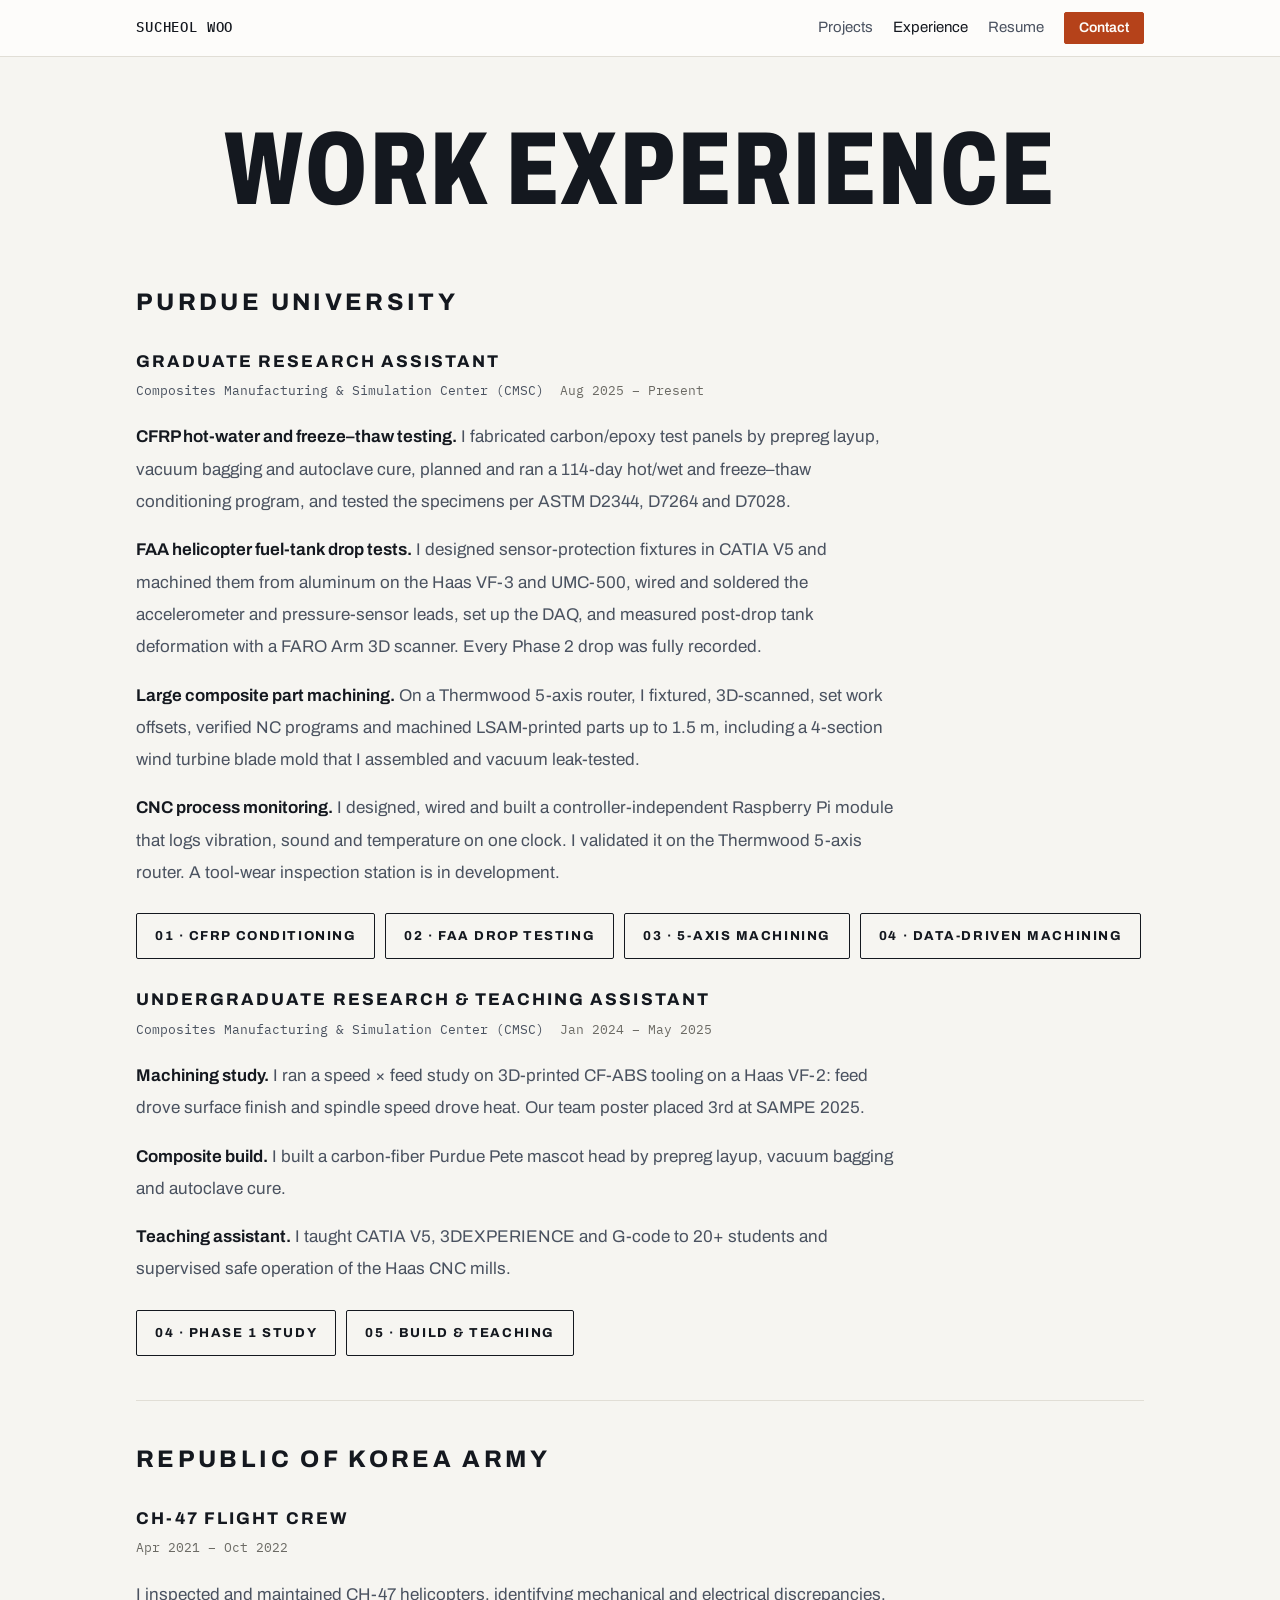
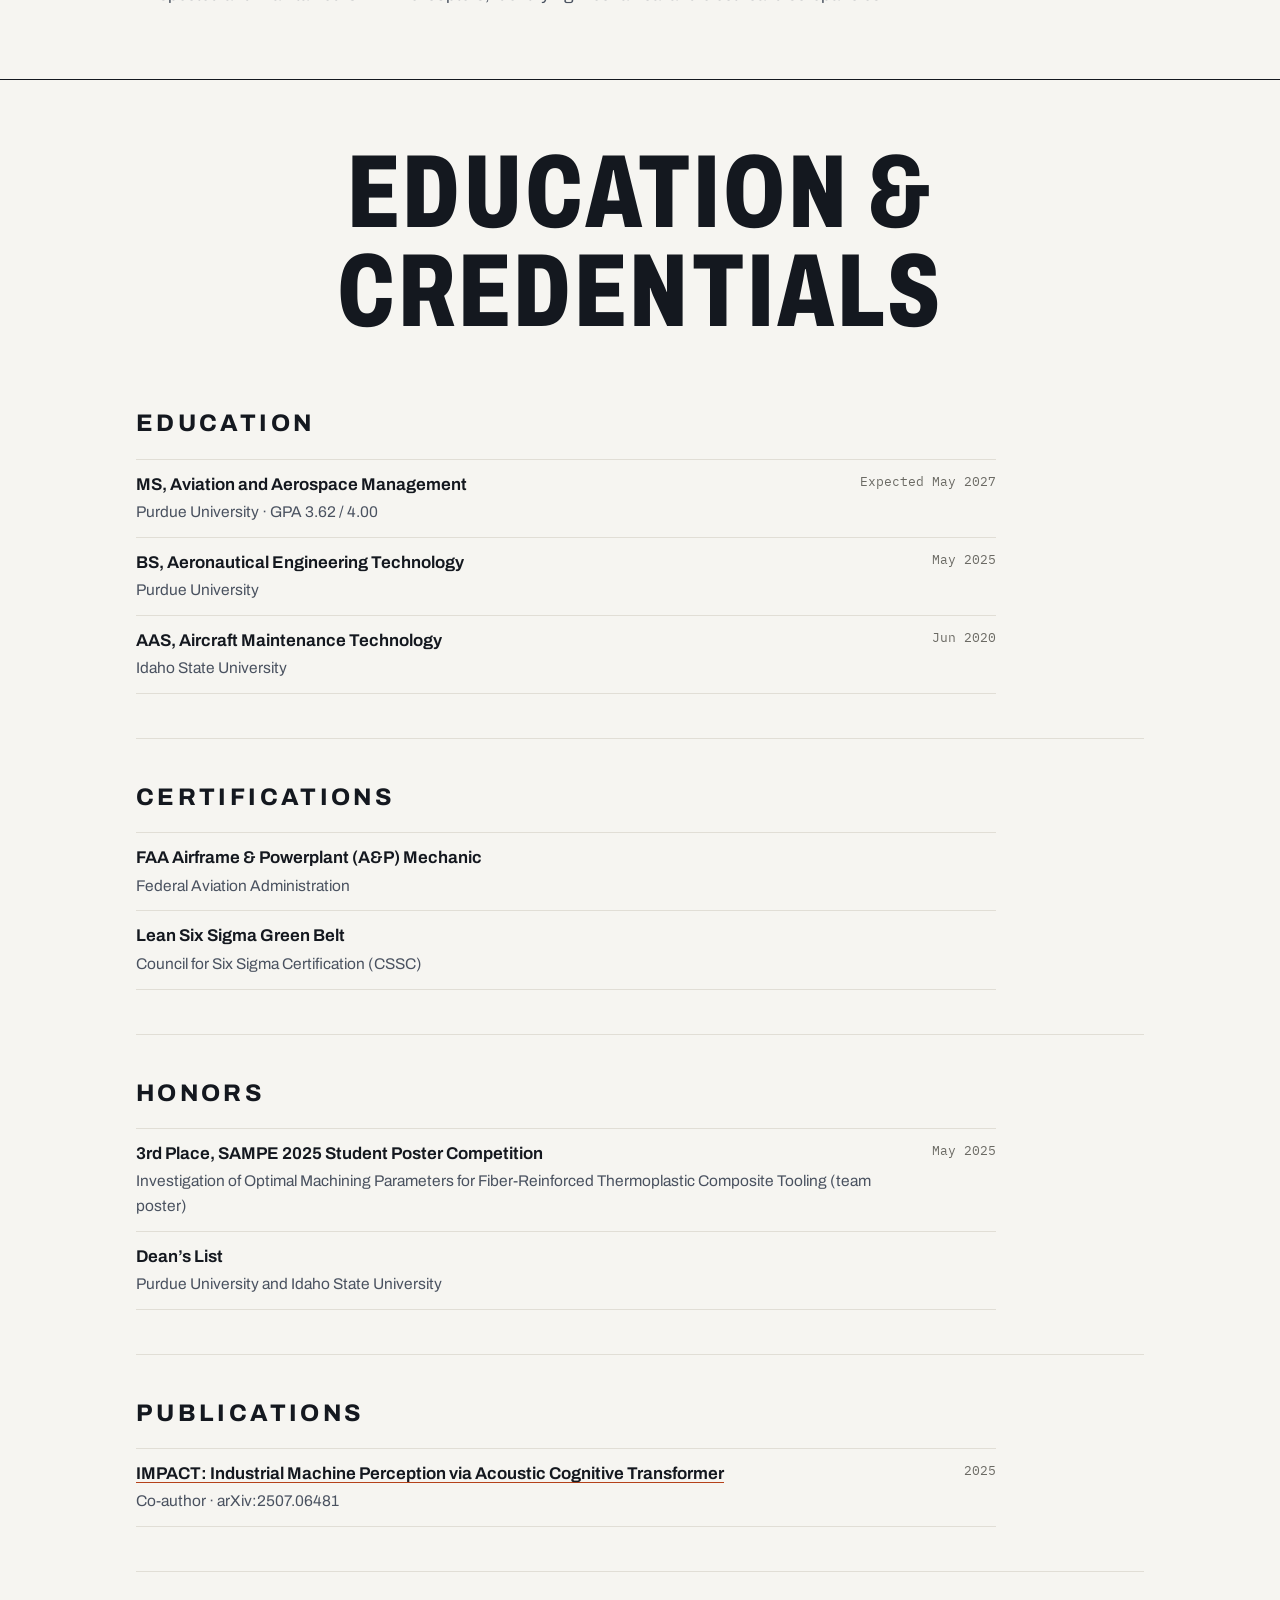
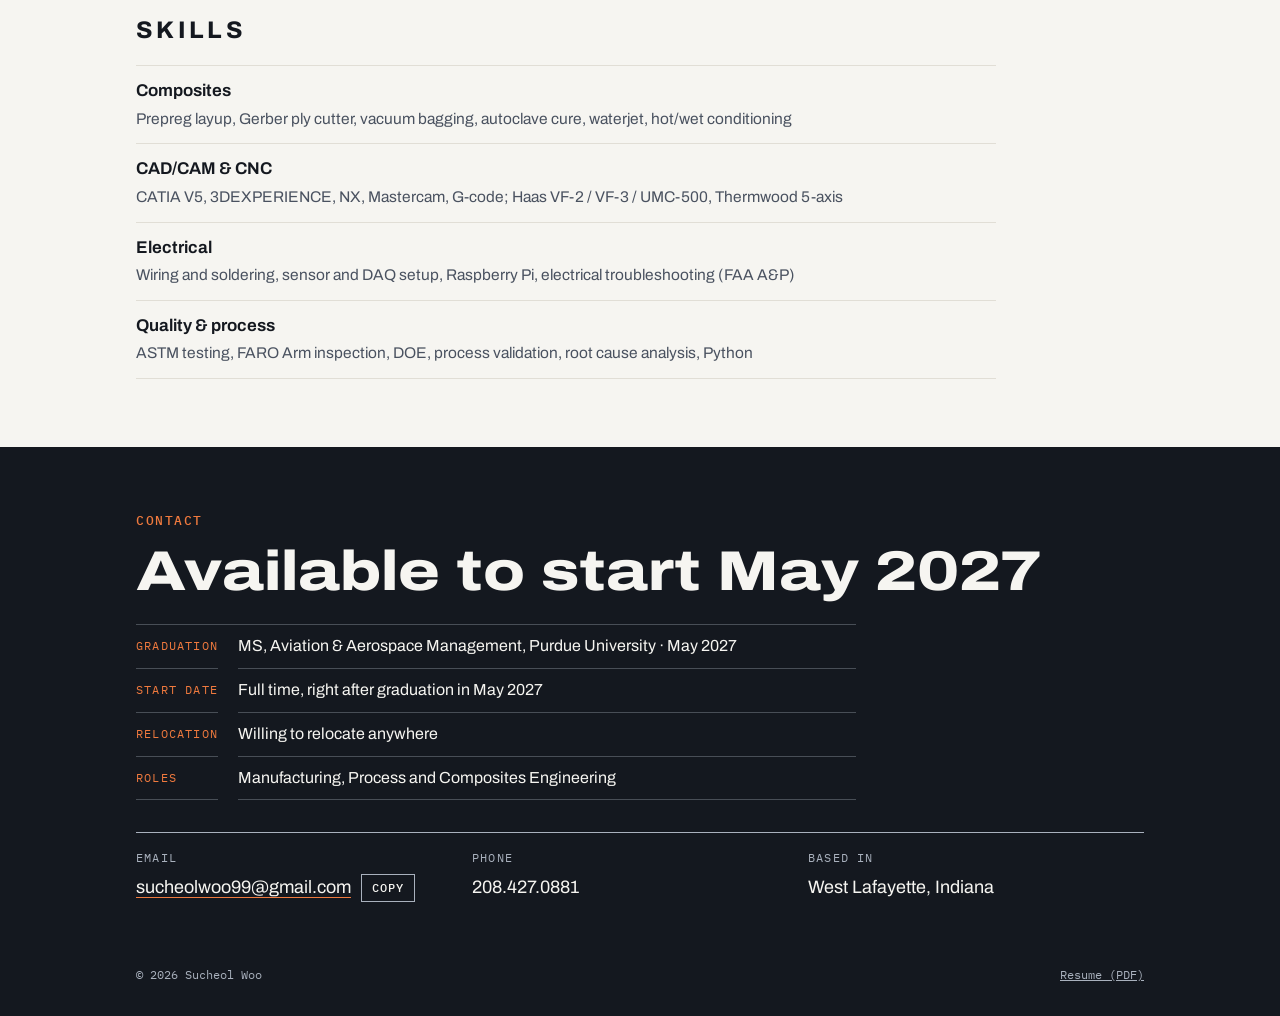
==== commit bfed033d: "Add favicon and link-preview image; tidy two carousel figures and an experience sentence Co-Authored" ====
--- a/experience.html
+++ b/experience.html
@@ -8,6 +8,14 @@
 <meta property="og:title" content="Experience · Sucheol Woo">
 <meta property="og:description" content="Sucheol Woo: manufacturing and process engineering, composites, 5-axis CNC machining and test hardware. Purdue MS, graduating May 2027.">
 <meta property="og:type" content="website">
+<meta property="og:url" content="https://sucheolwoo.github.io/">
+<meta property="og:image" content="https://sucheolwoo.github.io/assets/og-card.jpg">
+<meta property="og:image:width" content="1200">
+<meta property="og:image:height" content="630">
+<meta name="twitter:card" content="summary_large_image">
+<link rel="icon" href="assets/favicon.svg" type="image/svg+xml">
+<link rel="icon" href="assets/favicon-32.png" sizes="32x32" type="image/png">
+<link rel="apple-touch-icon" href="assets/apple-touch-icon.png">
 <link rel="preconnect" href="https://fonts.googleapis.com">
 <link rel="preconnect" href="https://fonts.gstatic.com" crossorigin>
 <link rel="stylesheet" href="https://fonts.googleapis.com/css2?family=Archivo:wdth,wght@62..125,400..900&family=IBM+Plex+Mono:wght@400;500&display=swap">
@@ -37,7 +45,7 @@
         <div class="role">
           <h3 class="role-title">Graduate Research Assistant</h3>
           <p class="role-meta"><span>Composites Manufacturing &amp; Simulation Center (CMSC)</span><time>Aug 2025 – Present</time></p>
-          <div class="prose"><p><b>CFRP hot-water and freeze–thaw testing.</b> I fabricated carbon/epoxy test panels by prepreg layup, vacuum bagging and autoclave cure, planned and ran a 114-day hot/wet and freeze–thaw conditioning program, and tested the specimens per ASTM D2344, D7264 and D7028.</p><p><b>FAA helicopter fuel-tank drop tests.</b> I designed sensor-protection fixtures in CATIA V5 and machined them from aluminum on the Haas VF-3 and UMC-500, wired and soldered the accelerometer and pressure-sensor leads, set up the DAQ, and measured post-drop tank deformation with a FARO Arm 3D scanner. Every Phase 2 drop was fully recorded.</p><p><b>Large composite part machining.</b> On a Thermwood 5-axis router I fixture, 3D-scan, set work offsets, verify NC programs and machine LSAM-printed parts up to 1.5 m. I machined, assembled and vacuum leak-tested a 4-section wind turbine blade mold.</p><p><b>CNC process monitoring.</b> I designed, wired and built a controller-independent Raspberry Pi module that logs vibration, sound and temperature on one clock. I validated it on the Thermwood 5-axis router. A tool-wear inspection station is in development.</p></div>
+          <div class="prose"><p><b>CFRP hot-water and freeze–thaw testing.</b> I fabricated carbon/epoxy test panels by prepreg layup, vacuum bagging and autoclave cure, planned and ran a 114-day hot/wet and freeze–thaw conditioning program, and tested the specimens per ASTM D2344, D7264 and D7028.</p><p><b>FAA helicopter fuel-tank drop tests.</b> I designed sensor-protection fixtures in CATIA V5 and machined them from aluminum on the Haas VF-3 and UMC-500, wired and soldered the accelerometer and pressure-sensor leads, set up the DAQ, and measured post-drop tank deformation with a FARO Arm 3D scanner. Every Phase 2 drop was fully recorded.</p><p><b>Large composite part machining.</b> On a Thermwood 5-axis router, I fixtured, 3D-scanned, set work offsets, verified NC programs and machined LSAM-printed parts up to 1.5 m, including a 4-section wind turbine blade mold that I assembled and vacuum leak-tested.</p><p><b>CNC process monitoring.</b> I designed, wired and built a controller-independent Raspberry Pi module that logs vibration, sound and temperature on one clock. I validated it on the Thermwood 5-axis router. A tool-wear inspection station is in development.</p></div>
           <div class="exp-links"><a class="outline" href="./#durability">01 · CFRP conditioning</a><a class="outline" href="./#faa">02 · FAA drop testing</a><a class="outline" href="./#machining">03 · 5-axis machining</a><a class="outline" href="./#monitoring">04 · Data-driven machining</a></div>
         </div><div class="role">
           <h3 class="role-title">Undergraduate Research &amp; Teaching Assistant</h3>
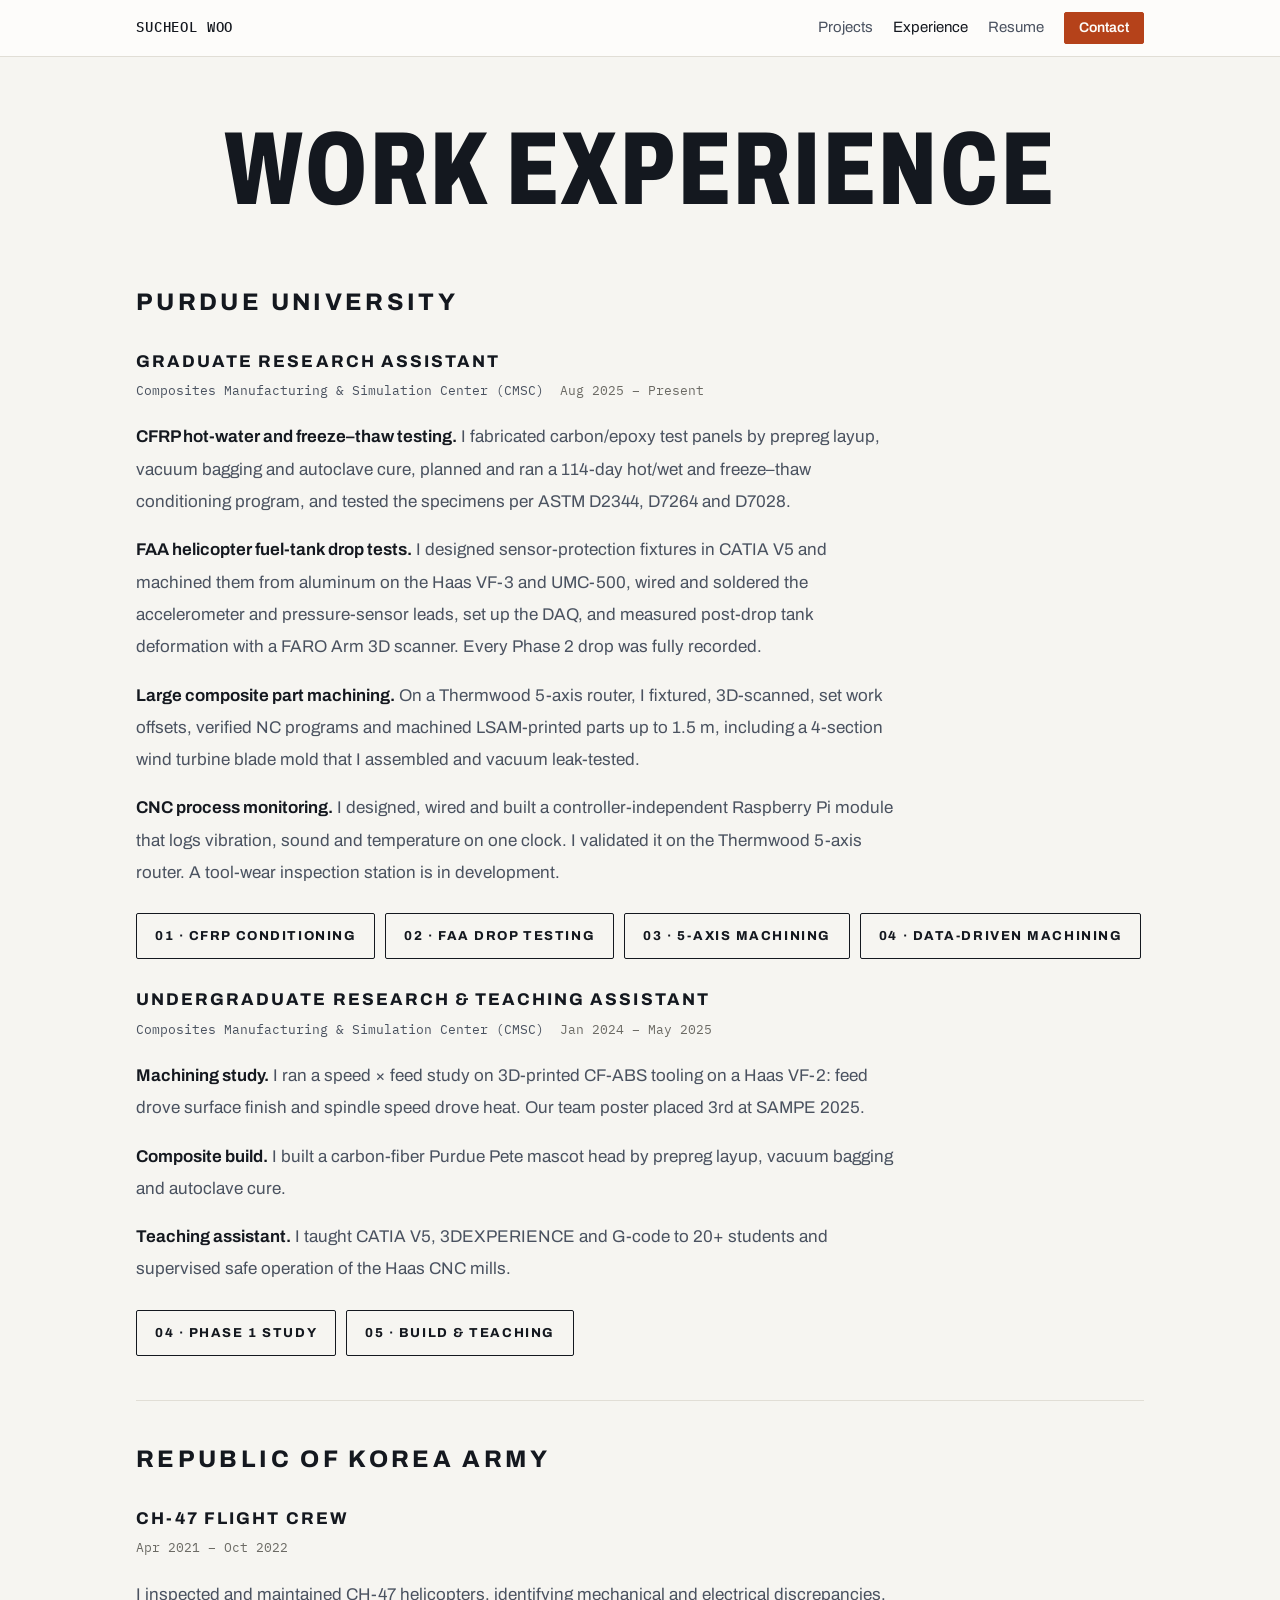
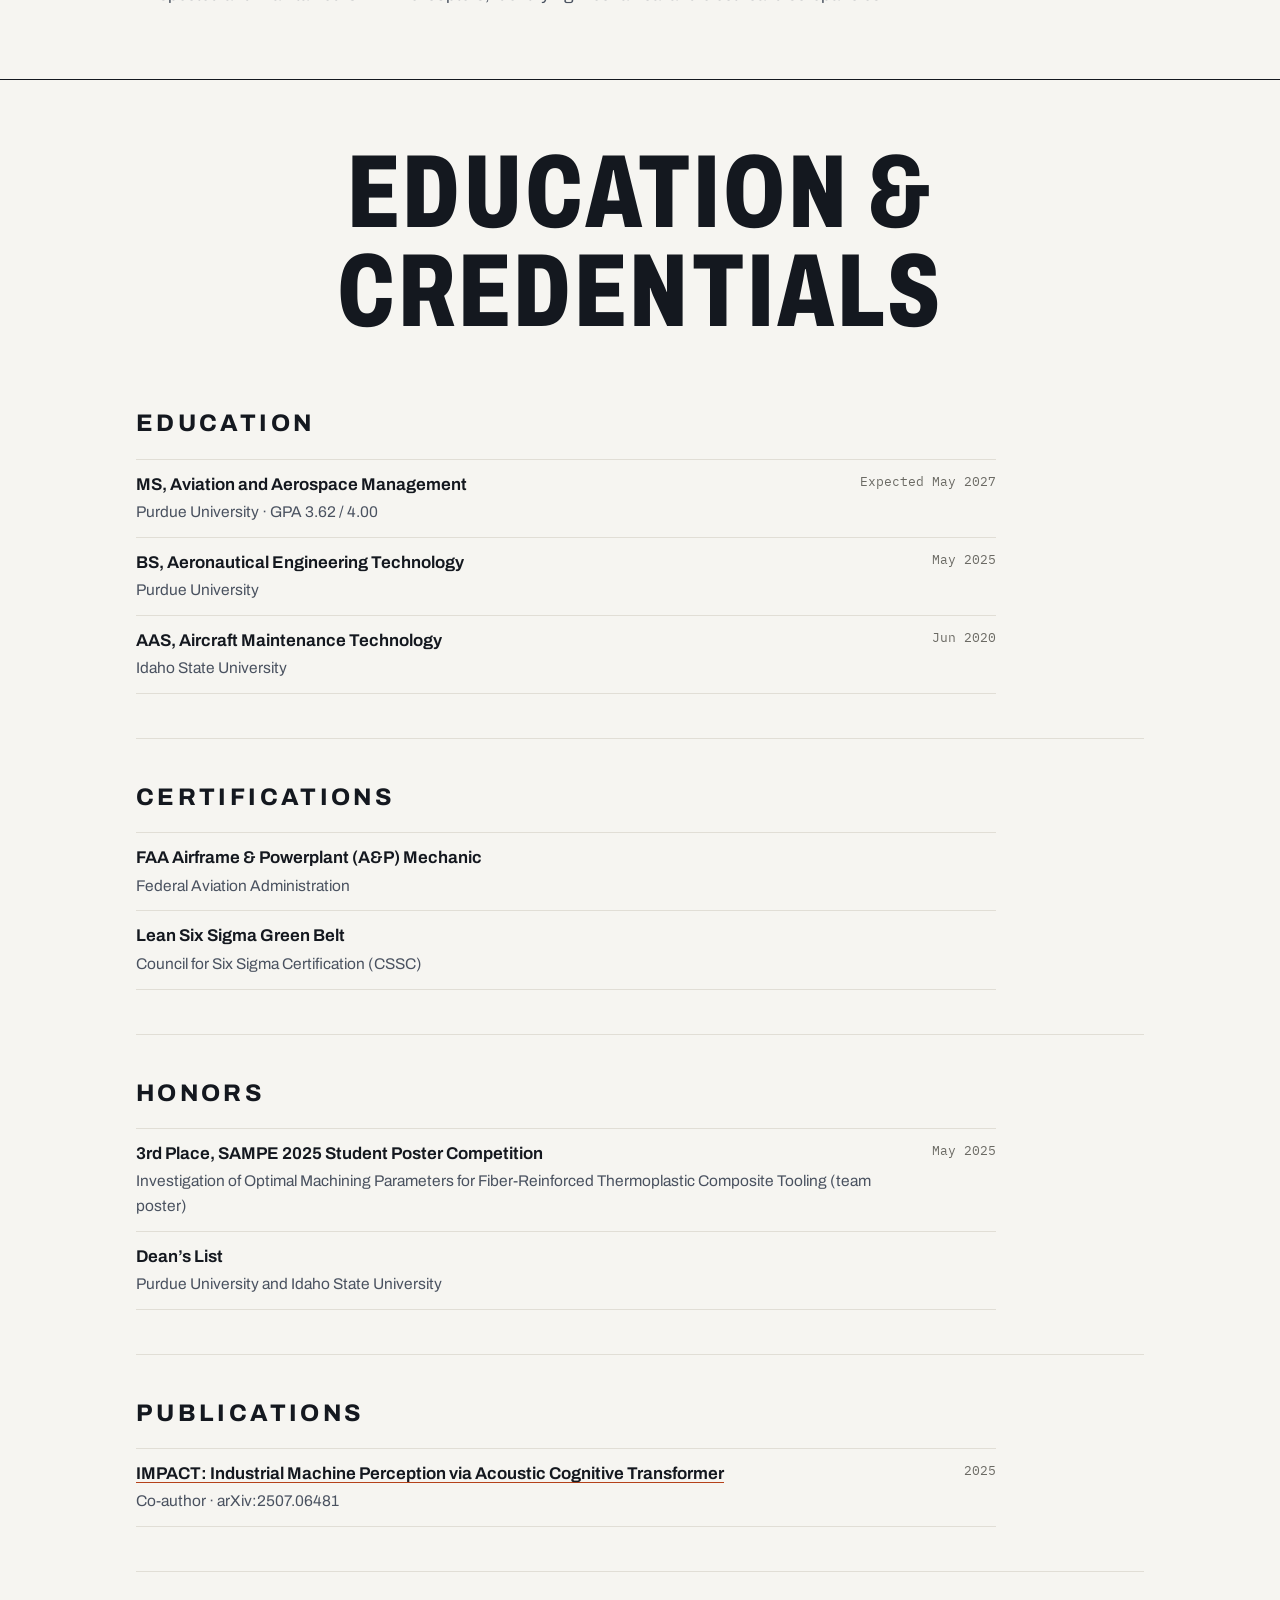
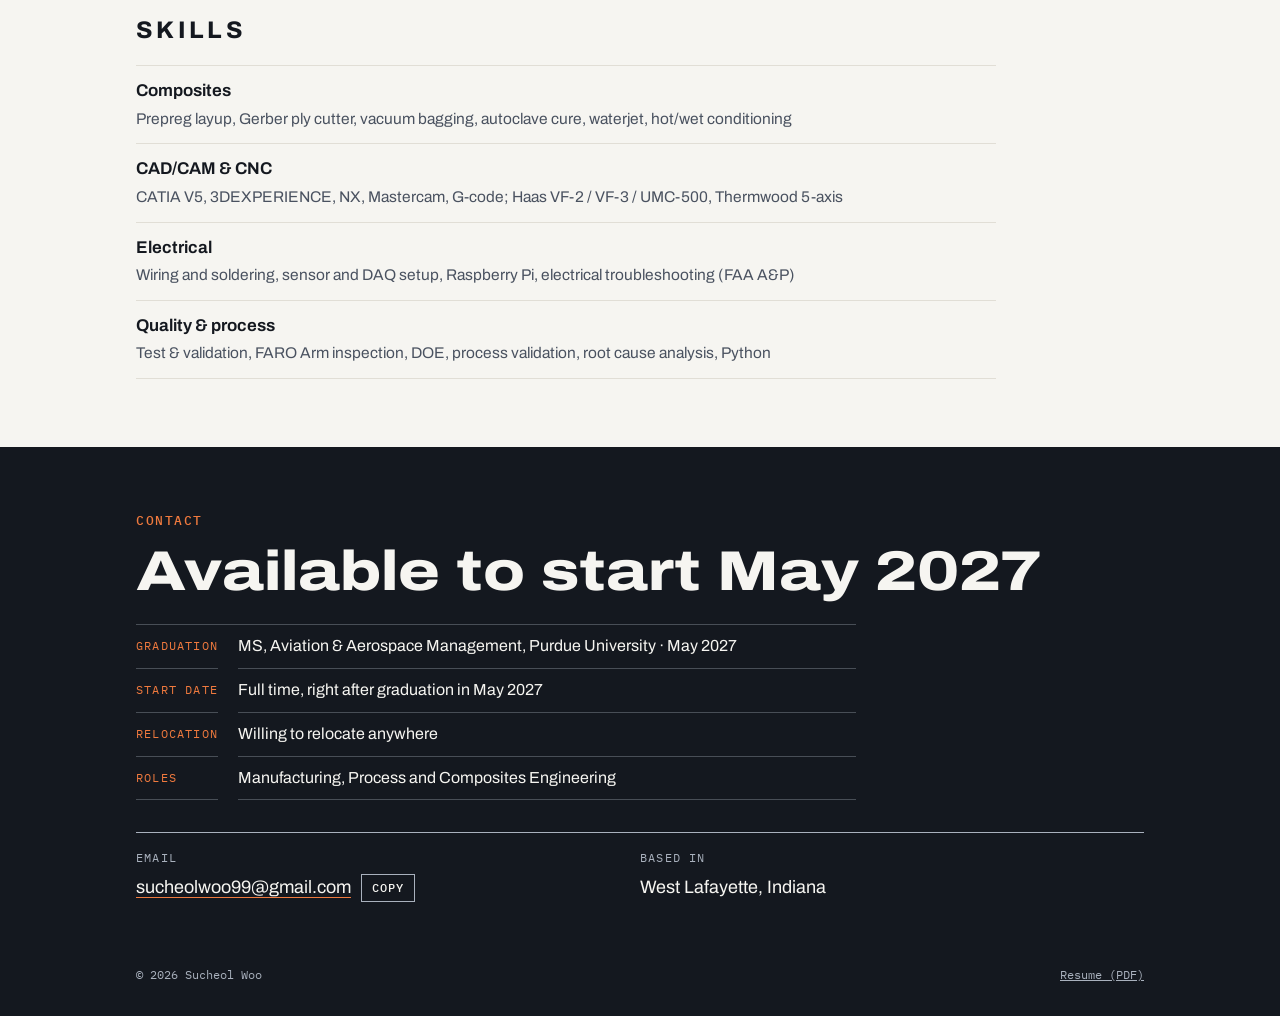
==== commit 43a15574: "Remove phone from the site; skills say Test & validation instead of ASTM testing Co-Authored-By: Cla" ====
--- a/experience.html
+++ b/experience.html
@@ -68,7 +68,7 @@
   <section class="exp-section" aria-labelledby="cred-title">
     <div class="wrap">
       <h1 class="big-title" id="cred-title">Education &amp; credentials</h1>
-      <article class="exp"><h2 class="org">Education</h2><div class="creds"><div class="cred"><b>MS, Aviation and Aerospace Management</b><span>Purdue University · GPA 3.62 / 4.00</span><time>Expected May 2027</time></div><div class="cred"><b>BS, Aeronautical Engineering Technology</b><span>Purdue University</span><time>May 2025</time></div><div class="cred"><b>AAS, Aircraft Maintenance Technology</b><span>Idaho State University</span><time>Jun 2020</time></div></div></article><article class="exp"><h2 class="org">Certifications</h2><div class="creds"><div class="cred"><b>FAA Airframe &amp; Powerplant (A&amp;P) Mechanic</b><span>Federal Aviation Administration</span></div><div class="cred"><b>Lean Six Sigma Green Belt</b><span>Council for Six Sigma Certification (CSSC)</span></div></div></article><article class="exp"><h2 class="org">Honors</h2><div class="creds"><div class="cred"><b>3rd Place, SAMPE 2025 Student Poster Competition</b><span>Investigation of Optimal Machining Parameters for Fiber-Reinforced Thermoplastic Composite Tooling (team poster)</span><time>May 2025</time></div><div class="cred"><b>Dean’s List</b><span>Purdue University and Idaho State University</span></div></div></article><article class="exp"><h2 class="org">Publications</h2><div class="creds"><div class="cred"><b><a href="https://arxiv.org/abs/2507.06481" target="_blank" rel="noopener">IMPACT: Industrial Machine Perception via Acoustic Cognitive Transformer</a></b><span>Co-author · arXiv:2507.06481</span><time>2025</time></div></div></article><article class="exp"><h2 class="org">Skills</h2><div class="creds"><div class="cred"><b>Composites</b><span>Prepreg layup, Gerber ply cutter, vacuum bagging, autoclave cure, waterjet, hot/wet conditioning</span></div><div class="cred"><b>CAD/CAM &amp; CNC</b><span>CATIA V5, 3DEXPERIENCE, NX, Mastercam, G-code; Haas VF-2 / VF-3 / UMC-500, Thermwood 5-axis</span></div><div class="cred"><b>Electrical</b><span>Wiring and soldering, sensor and DAQ setup, Raspberry Pi, electrical troubleshooting (FAA A&amp;P)</span></div><div class="cred"><b>Quality &amp; process</b><span>ASTM testing, FARO Arm inspection, DOE, process validation, root cause analysis, Python</span></div></div></article>
+      <article class="exp"><h2 class="org">Education</h2><div class="creds"><div class="cred"><b>MS, Aviation and Aerospace Management</b><span>Purdue University · GPA 3.62 / 4.00</span><time>Expected May 2027</time></div><div class="cred"><b>BS, Aeronautical Engineering Technology</b><span>Purdue University</span><time>May 2025</time></div><div class="cred"><b>AAS, Aircraft Maintenance Technology</b><span>Idaho State University</span><time>Jun 2020</time></div></div></article><article class="exp"><h2 class="org">Certifications</h2><div class="creds"><div class="cred"><b>FAA Airframe &amp; Powerplant (A&amp;P) Mechanic</b><span>Federal Aviation Administration</span></div><div class="cred"><b>Lean Six Sigma Green Belt</b><span>Council for Six Sigma Certification (CSSC)</span></div></div></article><article class="exp"><h2 class="org">Honors</h2><div class="creds"><div class="cred"><b>3rd Place, SAMPE 2025 Student Poster Competition</b><span>Investigation of Optimal Machining Parameters for Fiber-Reinforced Thermoplastic Composite Tooling (team poster)</span><time>May 2025</time></div><div class="cred"><b>Dean’s List</b><span>Purdue University and Idaho State University</span></div></div></article><article class="exp"><h2 class="org">Publications</h2><div class="creds"><div class="cred"><b><a href="https://arxiv.org/abs/2507.06481" target="_blank" rel="noopener">IMPACT: Industrial Machine Perception via Acoustic Cognitive Transformer</a></b><span>Co-author · arXiv:2507.06481</span><time>2025</time></div></div></article><article class="exp"><h2 class="org">Skills</h2><div class="creds"><div class="cred"><b>Composites</b><span>Prepreg layup, Gerber ply cutter, vacuum bagging, autoclave cure, waterjet, hot/wet conditioning</span></div><div class="cred"><b>CAD/CAM &amp; CNC</b><span>CATIA V5, 3DEXPERIENCE, NX, Mastercam, G-code; Haas VF-2 / VF-3 / UMC-500, Thermwood 5-axis</span></div><div class="cred"><b>Electrical</b><span>Wiring and soldering, sensor and DAQ setup, Raspberry Pi, electrical troubleshooting (FAA A&amp;P)</span></div><div class="cred"><b>Quality &amp; process</b><span>Test &amp; validation, FARO Arm inspection, DOE, process validation, root cause analysis, Python</span></div></div></article>
     </div>
   </section>
 </main>
@@ -80,7 +80,7 @@
     <dl class="facts band-facts"><dt>Graduation</dt><dd>MS, Aviation &amp; Aerospace Management, Purdue University · May 2027</dd><dt>Start date</dt><dd>Full time, right after graduation in May 2027</dd><dt>Relocation</dt><dd>Willing to relocate anywhere</dd><dt>Roles</dt><dd>Manufacturing, Process and Composites Engineering</dd></dl>
     <dl class="c-grid">
       <div><dt>Email</dt><dd><a href="mailto:sucheolwoo99@gmail.com" id="email">sucheolwoo99@gmail.com</a><button class="copy" type="button" data-copy="sucheolwoo99@gmail.com" data-copy-target="email">Copy</button></dd></div>
-      <div><dt>Phone</dt><dd>208.427.0881</dd></div>
+      
       <div class="todo"><dt>LinkedIn</dt><dd>[add LinkedIn URL]</dd></div>
       <div><dt>Based in</dt><dd>West Lafayette, Indiana</dd></div>
     </dl>
